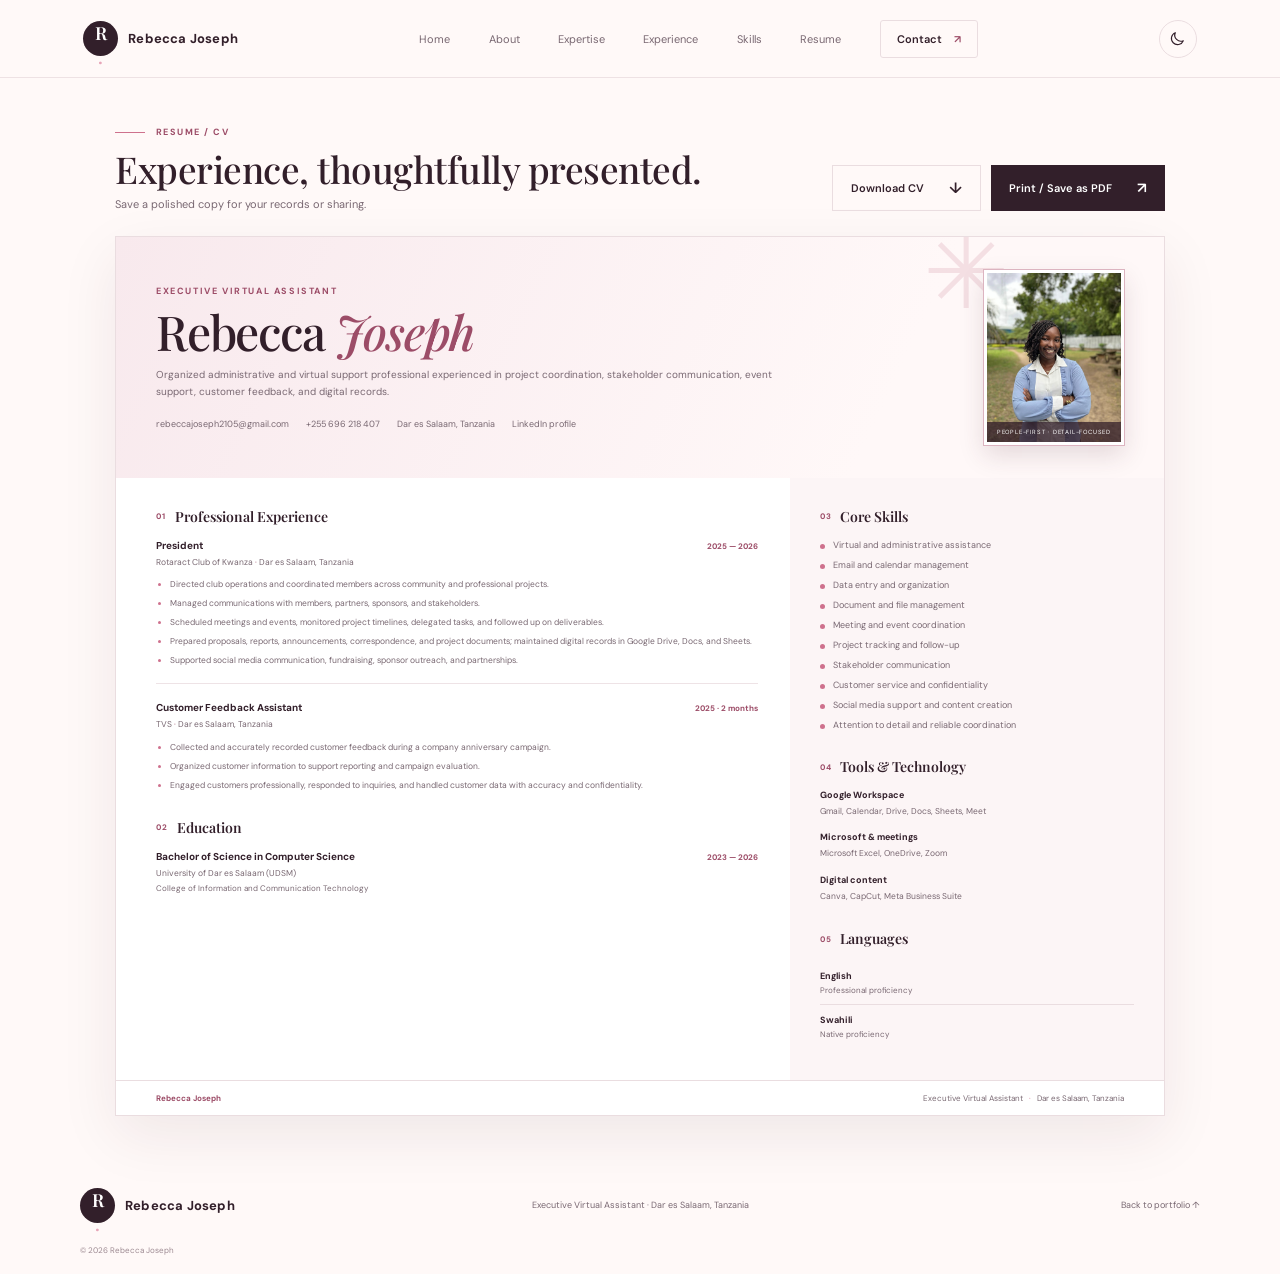
==== resume.html @ 445faec2 "Add Rebecca portfolio website" ====
<!doctype html>
<html lang="en" data-theme="light">
  <head>
    <meta charset="utf-8" />
    <meta name="viewport" content="width=device-width, initial-scale=1" />
    <meta
      name="description"
      content="Rebecca Joseph's resume: executive virtual assistance, administration, project coordination, and customer support."
    />
    <meta name="theme-color" content="#fff8f8" />
    <title>Resume | Rebecca Joseph</title>
    <script>
      try {
        document.documentElement.dataset.theme =
          localStorage.getItem("rebecca-portfolio-theme") || "light";
      } catch (error) {}
    </script>
    <link rel="stylesheet" href="style.css" />
    <script src="script.js" defer></script>
  </head>
  <body class="resume-page">
    <a class="skip-link" href="#resume">Skip to resume</a>
    <header class="site-header">
      <a class="brand" href="index.html#home" aria-label="Rebecca Joseph, home">
        <span class="brand-mark">R<span>.</span></span>
        <span class="brand-name">Rebecca Joseph</span>
      </a>
      <button
        class="menu-toggle"
        id="menuToggle"
        type="button"
        aria-expanded="false"
        aria-controls="siteNav"
        aria-label="Open navigation"
      >
        <span></span><span></span>
      </button>
      <nav class="site-nav" id="siteNav" aria-label="Main navigation">
        <a href="index.html#home">Home</a>
        <a href="index.html#about">About</a>
        <a href="index.html#expertise">Expertise</a>
        <a href="index.html#experience">Experience</a>
        <a href="index.html#skills">Skills</a>
        <a href="resume.html">Resume</a>
        <a class="nav-contact" href="index.html#contact">Contact <span>↗</span></a>
      </nav>
      <button
        class="theme-toggle"
        id="themeToggle"
        type="button"
        aria-label="Switch to dark mode"
        title="Switch color theme"
      >
        <svg class="theme-icon theme-icon-sun" viewBox="0 0 24 24" aria-hidden="true"><circle cx="12" cy="12" r="4" /><path d="M12 2v2m0 16v2M4.93 4.93l1.42 1.42m11.3 11.3 1.42 1.42M2 12h2m16 0h2M4.93 19.07l1.42-1.42m11.3-11.3 1.42-1.42" /></svg>
        <svg class="theme-icon theme-icon-moon" viewBox="0 0 24 24" aria-hidden="true"><path d="M20.2 15.1A8.6 8.6 0 0 1 8.9 3.8 8.7 8.7 0 1 0 20.2 15.1Z" /></svg>
      </button>
    </header>

    <main id="resume" class="resume-wrap">
      <div class="resume-toolbar">
        <div>
          <p class="eyebrow"><span class="eyebrow-line"></span> RESUME / CV</p>
          <h1>Experience, thoughtfully presented.</h1>
          <p>Save a polished copy for your records or sharing.</p>
        </div>
        <div class="resume-actions">
          <a
            class="button button-outline"
            href="assets/Rebecca-Joseph-CV.pdf"
            download="Rebecca-Joseph-CV.pdf"
          >
            Download CV <span>↓</span>
          </a>
          <button class="button button-dark" type="button" onclick="window.print()">
            Print / Save as PDF <span>↗</span>
          </button>
        </div>
      </div>

      <article class="cv-paper">
        <header class="cv-header">
          <div class="cv-header-copy">
            <p class="cv-overline">EXECUTIVE VIRTUAL ASSISTANT</p>
            <h2>Rebecca <em>Joseph</em></h2>
            <p class="cv-summary">
              Organized administrative and virtual support professional
              experienced in project coordination, stakeholder communication,
              event support, customer feedback, and digital records.
            </p>
            <ul class="cv-contact" aria-label="Contact details">
              <li><a href="mailto:rebeccajoseph2105@gmail.com">rebeccajoseph2105@gmail.com</a></li>
              <li><a href="tel:+255696218407">+255 696 218 407</a></li>
              <li>Dar es Salaam, Tanzania</li>
              <li><a href="https://www.linkedin.com/in/rebecca-joseph-062344360" target="_blank" rel="noopener noreferrer">LinkedIn profile</a></li>
            </ul>
          </div>
          <div class="cv-photo">
            <img src="assets/images/rebecca-joseph.jpg" alt="Rebecca Joseph" />
            <span>PEOPLE-FIRST · DETAIL-FOCUSED</span>
          </div>
          <span class="cv-header-flower" aria-hidden="true">✳</span>
        </header>

        <div class="cv-body">
          <div class="cv-main">
            <section class="cv-section">
              <h3><span>01</span> Professional Experience</h3>
              <article class="cv-entry">
                <div class="cv-entry-heading">
                  <div>
                    <h4>President</h4>
                    <p>Rotaract Club of Kwanza <span>·</span> Dar es Salaam, Tanzania</p>
                  </div>
                  <time>2025 — 2026</time>
                </div>
                <ul>
                  <li>Directed club operations and coordinated members across community and professional projects.</li>
                  <li>Managed communications with members, partners, sponsors, and stakeholders.</li>
                  <li>Scheduled meetings and events, monitored project timelines, delegated tasks, and followed up on deliverables.</li>
                  <li>Prepared proposals, reports, announcements, correspondence, and project documents; maintained digital records in Google Drive, Docs, and Sheets.</li>
                  <li>Supported social media communication, fundraising, sponsor outreach, and partnerships.</li>
                </ul>
              </article>
              <article class="cv-entry">
                <div class="cv-entry-heading">
                  <div>
                    <h4>Customer Feedback Assistant</h4>
                    <p>TVS <span>·</span> Dar es Salaam, Tanzania</p>
                  </div>
                  <time>2025 · 2 months</time>
                </div>
                <ul>
                  <li>Collected and accurately recorded customer feedback during a company anniversary campaign.</li>
                  <li>Organized customer information to support reporting and campaign evaluation.</li>
                  <li>Engaged customers professionally, responded to inquiries, and handled customer data with accuracy and confidentiality.</li>
                </ul>
              </article>
            </section>

            <section class="cv-section">
              <h3><span>02</span> Education</h3>
              <article class="cv-entry cv-education-entry">
                <div class="cv-entry-heading">
                  <div>
                    <h4>Bachelor of Science in Computer Science</h4>
                    <p>University of Dar es Salaam (UDSM)</p>
                    <p class="cv-school-detail">College of Information and Communication Technology</p>
                  </div>
                  <time>2023 — 2026</time>
                </div>
              </article>
            </section>
          </div>

          <aside class="cv-sidebar">
            <section class="cv-section">
              <h3><span>03</span> Core Skills</h3>
              <ul class="cv-skill-list">
                <li>Virtual and administrative assistance</li>
                <li>Email and calendar management</li>
                <li>Data entry and organization</li>
                <li>Document and file management</li>
                <li>Meeting and event coordination</li>
                <li>Project tracking and follow-up</li>
                <li>Stakeholder communication</li>
                <li>Customer service and confidentiality</li>
                <li>Social media support and content creation</li>
                <li>Attention to detail and reliable coordination</li>
              </ul>
            </section>

            <section class="cv-section">
              <h3><span>04</span> Tools &amp; Technology</h3>
              <div class="cv-tool-group">
                <h4>Google Workspace</h4>
                <p>Gmail, Calendar, Drive, Docs, Sheets, Meet</p>
              </div>
              <div class="cv-tool-group">
                <h4>Microsoft &amp; meetings</h4>
                <p>Microsoft Excel, OneDrive, Zoom</p>
              </div>
              <div class="cv-tool-group">
                <h4>Digital content</h4>
                <p>Canva, CapCut, Meta Business Suite</p>
              </div>
            </section>

            <section class="cv-section">
              <h3><span>05</span> Languages</h3>
              <div class="cv-language"><strong>English</strong><span>Professional proficiency</span></div>
              <div class="cv-language"><strong>Swahili</strong><span>Native proficiency</span></div>
            </section>
          </aside>
        </div>

        <footer class="cv-footer">
          <span>Rebecca Joseph</span>
          <span>Executive Virtual Assistant <i>·</i> Dar es Salaam, Tanzania</span>
        </footer>
      </article>
    </main>

    <footer class="site-footer section-wrap resume-site-footer">
      <a class="brand" href="index.html#home">
        <span class="brand-mark">R<span>.</span></span>
        <span class="brand-name">Rebecca Joseph</span>
      </a>
      <p>Executive Virtual Assistant <span>·</span> Dar es Salaam, Tanzania</p>
      <a class="back-top" href="index.html">Back to portfolio ↑</a>
      <small>© <span id="year"></span> Rebecca Joseph</small>
    </footer>
  </body>
</html>
---- style.css ----
@import url("https://fonts.googleapis.com/css2?family=DM+Sans:wght@400;500;600;700&family=Playfair+Display:ital,wght@0,500;0,600;0,700;1,500;1,600&display=swap");

:root {
  color-scheme: light;
  --paper: #fff9f8;
  --white: #ffffff;
  --ink: #321f2a;
  --muted: #796872;
  --rose: #ce718d;
  --rose-dark: #9c4c67;
  --rose-pale: #f7e5e9;
  --rose-soft: #fbf0f1;
  --line: #eadde0;
  --serif: "Playfair Display", Georgia, serif;
  --sans: "DM Sans", "Segoe UI", sans-serif;
}

* { box-sizing: border-box; }
html { scroll-behavior: smooth; scroll-padding-top: 85px; }
body {
  margin: 0;
  background: var(--paper);
  color: var(--ink);
  font-family: var(--sans);
  -webkit-font-smoothing: antialiased;
}
a { color: inherit; text-decoration: none; }
button { font: inherit; }
::selection { background: #e8b6c4; color: var(--ink); }

.skip-link {
  position: fixed;
  z-index: 20;
  top: 10px;
  left: 10px;
  padding: 10px 14px;
  transform: translateY(-150%);
  border-radius: 6px;
  background: var(--ink);
  color: var(--white);
}
.skip-link:focus { transform: translateY(0); }
.site-header {
  position: sticky;
  z-index: 10;
  top: 0;
  display: flex;
  height: 78px;
  align-items: center;
  justify-content: space-between;
  padding: 0 max(6.5vw, calc((100vw - 1200px) / 2));
  border-bottom: 1px solid rgba(234, 221, 224, 0.8);
  background: rgba(255, 249, 248, 0.92);
  backdrop-filter: blur(16px);
}
.brand { display: inline-flex; align-items: center; gap: 10px; }
.brand-mark {
  display: grid;
  width: 35px;
  height: 35px;
  place-items: center;
  border-radius: 50%;
  background: var(--ink);
  color: white;
  font: 600 18px var(--serif);
}
.brand-mark span { color: #e7a5b8; }
.brand-name { font-size: 13px; font-weight: 700; letter-spacing: 0.2px; }
.site-nav { display: flex; align-items: center; gap: clamp(20px, 3vw, 42px); }
.site-nav > a:not(.nav-contact) { color: var(--muted); font-size: 11px; transition: color .2s ease; }
.site-nav > a:hover { color: var(--rose-dark); }
.nav-contact {
  padding: 11px 16px;
  border: 1px solid var(--line);
  border-radius: 3px;
  font-size: 11px;
  font-weight: 600;
  transition: background .2s ease, border-color .2s ease;
}
.nav-contact span { margin-left: 9px; color: var(--rose-dark); }
.nav-contact:hover { border-color: #d7a4b2; background: var(--rose-soft); }
.menu-toggle { display: none; }

.section-wrap { width: min(1120px, calc(100% - 64px)); margin-inline: auto; }
.section-pad { padding-block: 112px; }
.hero {
  position: relative;
  display: grid;
  min-height: 640px;
  grid-template-columns: 1.06fr .94fr;
  align-items: center;
  gap: 6.5%;
  padding-top: 47px;
  padding-bottom: 85px;
}
.hero-copy { position: relative; z-index: 1; padding-bottom: 22px; }
.eyebrow, .section-label {
  display: flex;
  align-items: center;
  gap: 11px;
  color: var(--rose-dark);
  font-size: 9px;
  font-weight: 700;
  letter-spacing: 1.45px;
}
.eyebrow { margin: 0 0 23px; }
.eyebrow-line { width: 30px; height: 1px; background: var(--rose); }
h1, h2, h3, p { margin-top: 0; }
.hero h1 {
  margin-bottom: 20px;
  font: 500 clamp(43px, 6vw, 70px)/1.08 var(--serif);
  letter-spacing: -1.7px;
}
.hero h1 span { color: var(--rose-dark); font-style: italic; }
.hero-intro {
  max-width: 470px;
  margin-bottom: 28px;
  color: var(--muted);
  font-size: 13px;
  line-height: 1.9;
}
.hero-intro strong { color: var(--ink); }
.hero-actions { display: flex; align-items: center; gap: 25px; flex-wrap: wrap; }
.button {
  display: inline-flex;
  min-height: 46px;
  align-items: center;
  justify-content: center;
  gap: 25px;
  padding: 0 18px;
  font-size: 11px;
  font-weight: 600;
  transition: transform .2s ease, background .2s ease;
}
.button:hover { transform: translateY(-2px); }
.button-dark { background: var(--ink); color: white; }
.button-dark:hover { background: var(--rose-dark); }
.button span { font-size: 15px; }
.text-link, .underlined-link { font-size: 11px; font-weight: 600; }
.text-link span { padding-left: 8px; color: var(--rose-dark); }
.hero-note {
  display: flex;
  align-items: center;
  gap: 10px;
  margin-top: 43px;
  color: var(--muted);
  font-size: 10px;
}
.note-icon { color: var(--rose); font-size: 18px; }
.hero-visual { position: relative; width: min(100%, 430px); justify-self: end; padding: 15px 25px 20px 0; }
.portrait-frame {
  position: relative;
  z-index: 1;
  height: min(500px, 42vw);
  min-height: 370px;
  overflow: hidden;
  background: #f0d7dc;
}
.portrait-frame::before {
  position: absolute;
  z-index: 1;
  inset: auto 0 0;
  height: 32%;
  background: linear-gradient(transparent, rgba(33, 18, 24, .45));
  content: "";
}
.portrait-frame img { width: 100%; height: 100%; object-fit: cover; object-position: center 26%; }
.portrait-caption {
  position: absolute;
  z-index: 2;
  bottom: 20px;
  left: 22px;
  color: white;
  font-size: 10px;
  letter-spacing: .3px;
}
.floating-note {
  position: absolute;
  z-index: 2;
  right: -17px;
  bottom: 60px;
  display: flex;
  align-items: center;
  gap: 12px;
  padding: 15px 18px;
  background: white;
  box-shadow: 0 12px 35px rgba(67, 33, 47, .12);
}
.floating-icon { display: grid; width: 32px; height: 32px; place-items: center; border-radius: 50%; background: var(--rose-soft); color: var(--rose-dark); }
.floating-note strong, .floating-note small { display: block; }
.floating-note strong { font: 600 13px var(--serif); }
.floating-note small { margin-top: 3px; color: var(--muted); font-size: 9px; }
.visual-ornament { position: absolute; border: 1px solid #e2b9c3; }
.visual-ornament-one { inset: 0 0 0 30px; transform: translate(10px, 0); }
.visual-ornament-two { z-index: 0; top: -25px; right: 0; width: 95px; height: 95px; border-radius: 50%; background: var(--rose-pale); opacity: .8; }
.scroll-cue {
  position: absolute;
  bottom: 28px;
  left: 0;
  display: flex;
  align-items: center;
  gap: 12px;
  color: #9b858e;
  font-size: 8px;
  font-weight: 700;
  letter-spacing: 1.25px;
}
.scroll-cue span { width: 35px; height: 1px; background: var(--rose); }

.intro-section { padding-top: 120px; padding-bottom: 102px; border-top: 1px solid var(--line); }
.section-label { color: var(--muted); }
.section-label span { color: var(--rose-dark); }
.intro-content { display: grid; grid-template-columns: 1fr .76fr; gap: 8%; padding: 38px 0 55px; }
.intro-content h2, .section-heading h2, .experience-heading h2, .skills-heading h2, .contact-inner h2 {
  margin-bottom: 0;
  font: 500 clamp(34px, 4vw, 48px)/1.16 var(--serif);
  letter-spacing: -.7px;
}
.intro-content h2 em, .section-heading h2 em, .experience-heading h2 em, .skills-heading h2 em, .contact-inner h2 em { color: var(--rose-dark); }
.intro-text p { margin-bottom: 16px; color: var(--muted); font-size: 12px; line-height: 1.9; }
.underlined-link { display: inline-flex; gap: 13px; margin-top: 6px; padding-bottom: 7px; border-bottom: 1px solid #d59bab; }
.underlined-link span { color: var(--rose-dark); }
.values-row { display: grid; grid-template-columns: repeat(3, 1fr); border-top: 1px solid var(--line); border-bottom: 1px solid var(--line); }
.values-row > div { display: flex; align-items: center; gap: 13px; min-height: 70px; padding-inline: 16px; }
.values-row > div:first-child { padding-left: 0; }
.values-row > div + div { border-left: 1px solid var(--line); }
.value-number { color: var(--rose-dark); font: italic 15px var(--serif); }
.values-row strong { font-size: 10px; font-weight: 600; }

.expertise-section { background: #f9eff0; }
.section-heading { display: grid; grid-template-columns: 1fr 1fr; align-items: end; gap: 20px 8%; margin-bottom: 44px; }
.section-heading .section-label { grid-column: 1/-1; }
.section-heading > p { max-width: 280px; margin: 0 0 5px; color: var(--muted); font-size: 11px; line-height: 1.8; }
.service-grid { display: grid; grid-template-columns: repeat(3, 1fr); gap: 17px; }
.service-card { position: relative; min-height: 275px; padding: 25px 23px; border: 1px solid #eddde1; background: rgba(255,255,255,.7); transition: transform .25s ease, box-shadow .25s ease, background .25s ease; }
.service-card:hover { transform: translateY(-5px); background: white; box-shadow: 0 17px 35px rgba(70, 38, 51, .08); }
.service-number { color: #9b7d88; font-size: 8px; font-weight: 700; letter-spacing: 1.05px; }
.service-icon { display: grid; width: 43px; height: 43px; place-items: center; margin: 24px 0 18px; border-radius: 50%; background: var(--rose-pale); color: var(--rose-dark); }
.service-icon svg { width: 23px; height: 23px; stroke: currentColor; stroke-width: 1.45; stroke-linecap: round; stroke-linejoin: round; }
.service-card h3 { margin-bottom: 9px; font: 600 18px var(--serif); }
.service-card p { max-width: 290px; margin-bottom: 0; color: var(--muted); font-size: 10px; line-height: 1.8; }
.service-arrow { position: absolute; right: 22px; bottom: 19px; color: var(--rose-dark); font-size: 15px; }

.experience-section { padding-top: 115px; padding-bottom: 120px; }
.experience-layout { display: grid; grid-template-columns: .75fr 1.25fr; gap: 9%; margin-top: 43px; }
.experience-heading h2 { font-size: clamp(34px, 3.8vw, 46px); }
.experience-heading p { max-width: 290px; margin-top: 17px; color: var(--muted); font-size: 11px; line-height: 1.85; }
.timeline { border-top: 1px solid var(--line); }
.timeline-item { display: grid; grid-template-columns: 125px 1fr; gap: 22px; padding: 24px 0 26px; border-bottom: 1px solid var(--line); }
.timeline-date { color: var(--rose-dark); font-size: 10px; font-weight: 700; white-space: nowrap; }
.timeline-date span { display: block; margin-top: 7px; color: #9b858e; font-size: 8px; letter-spacing: .8px; }
.timeline-content h3 { margin-bottom: 5px; font: 600 19px var(--serif); }
.timeline-org { margin-bottom: 13px; color: var(--muted); font-size: 10px; }
.timeline-org span { padding-inline: 4px; color: var(--rose); }
.timeline-content ul { display: grid; gap: 7px; margin: 0; padding-left: 15px; color: var(--muted); font-size: 10px; line-height: 1.7; }
.timeline-content li::marker { color: var(--rose); }

.skills-section { background: #f5e7ea; }
.skills-layout { display: grid; grid-template-columns: .78fr 1.22fr; gap: 9%; }
.skills-heading h2 { margin-top: 29px; font-size: clamp(34px, 3.8vw, 46px); }
.skills-heading > p { max-width: 290px; margin-top: 18px; color: var(--muted); font-size: 11px; line-height: 1.85; }
.skills-content { border-top: 1px solid #e5cfd5; }
.skill-group { padding: 18px 0 20px; border-bottom: 1px solid #e5cfd5; }
.skill-group h3 { margin-bottom: 12px; color: var(--ink); font-size: 10px; font-weight: 700; }
.skill-tags { display: flex; flex-wrap: wrap; gap: 7px; }
.skill-tags span { padding: 8px 10px; border: 1px solid #e1cbd2; background: rgba(255,255,255,.45); color: #68535d; font-size: 9px; }
.language-row { display: grid; grid-template-columns: 94px 1fr; gap: 15px; padding-top: 20px; }
.language-row > span { font-size: 10px; font-weight: 700; }
.language-row p { margin: 0; color: var(--muted); font-size: 10px; line-height: 1.8; }
.language-row strong { color: var(--ink); }
.language-separator { padding-inline: 5px; color: #b8939f; }

.education-section { padding-top: 62px; padding-bottom: 62px; }
.education-card { padding: 28px 32px 32px; border: 1px solid var(--line); background: var(--white); }
.education-content { display: flex; align-items: center; justify-content: space-between; gap: 20px; padding-top: 23px; }
.education-degree { margin-bottom: 7px; color: var(--rose-dark); font-size: 9px; font-weight: 700; letter-spacing: .7px; text-transform: uppercase; }
.education-content h2 { margin-bottom: 5px; font: 600 22px var(--serif); }
.education-college { margin-bottom: 0; color: var(--muted); font-size: 10px; }
.education-years { align-self: flex-start; color: var(--muted); font-size: 10px; white-space: nowrap; }

.contact-section { overflow: hidden; background: var(--ink); color: white; }
.contact-inner { position: relative; text-align: center; }
.contact-inner .section-label { justify-content: center; color: #d7bfc7; }
.contact-inner .section-label span { color: #edafc1; }
.contact-inner h2 { margin: 27px 0 16px; font-size: clamp(42px, 6vw, 63px); }
.contact-inner h2 em { color: #e7a5b8; }
.contact-inner > p { max-width: 420px; margin: 0 auto 25px; color: #d3c4ca; font-size: 11px; line-height: 1.8; }
.button-light { background: #f3dbe2; color: var(--ink); }
.button-light:hover { background: white; }
.contact-links { display: flex; justify-content: center; flex-wrap: wrap; gap: 13px 28px; margin-top: 38px; color: #dfcfd5; font-size: 10px; }
.contact-links a { transition: color .2s ease; }
.contact-links a:hover { color: white; }
.contact-links a span { color: #e7a5b8; }
.contact-flower { position: absolute; top: 3px; right: 8%; color: #d69aab; font-size: 57px; opacity: .4; }

.site-footer { display: grid; grid-template-columns: 1fr auto 1fr; align-items: center; gap: 20px; min-height: 88px; }
.site-footer > p { margin: 0; color: var(--muted); font-size: 9px; }
.back-top { justify-self: end; color: var(--muted); font-size: 9px; }
.site-footer small { grid-column: 1/-1; padding: 0 0 18px; color: #9c8991; font-size: 8px; }

.reveal { opacity: 0; transform: translateY(18px); transition: opacity .65s ease, transform .65s ease; }
.reveal.is-visible { opacity: 1; transform: translateY(0); }
.service-card:nth-child(2) { transition-delay: .08s; }
.service-card:nth-child(3) { transition-delay: .16s; }

@media (max-width: 850px) {
  .site-header { padding-inline: 28px; }
  .section-wrap { width: min(100% - 48px, 680px); }
  .hero { min-height: 560px; gap: 4%; }
  .hero h1 { font-size: clamp(42px, 7vw, 58px); }
  .portrait-frame { min-height: 350px; }
  .floating-note { right: -8px; }
  .intro-content { gap: 5%; }
  .values-row > div { gap: 8px; padding-inline: 10px; }
  .values-row strong { font-size: 9px; }
  .service-card { padding-inline: 18px; }
  .experience-layout, .skills-layout { gap: 5%; }
}
@media (min-width: 641px) and (max-width: 920px) {
  .site-header { gap: 10px; padding-inline: 20px; }
  .brand { gap: 7px; }
  .brand-name { font-size: 11px; }
  .site-nav { gap: 11px; }
  .site-nav > a:not(.nav-contact) { font-size: 10px; }
  .nav-contact { padding: 9px 10px; font-size: 10px; }
  .nav-contact span { margin-left: 4px; }
  .theme-toggle { width: 34px; height: 34px; }
}
@media (max-width: 640px) {
  html { scroll-padding-top: 72px; }
  .site-header { height: 68px; padding-inline: 21px; }
  .brand-name { font-size: 12px; }
  .menu-toggle {
    display: grid;
    width: 40px;
    height: 40px;
    place-content: center;
    gap: 5px;
    border: 1px solid var(--line);
    background: transparent;
  }
  .menu-toggle span { display: block; width: 17px; height: 1px; background: var(--ink); transition: transform .2s ease; }
  .menu-toggle[aria-expanded="true"] span:first-child { transform: translateY(3px) rotate(45deg); }
  .menu-toggle[aria-expanded="true"] span:last-child { transform: translateY(-3px) rotate(-45deg); }
  .site-nav {
    position: absolute;
    top: 67px;
    right: 0;
    left: 0;
    display: none;
    align-items: stretch;
    flex-direction: column;
    gap: 0;
    padding: 8px 21px 18px;
    border-bottom: 1px solid var(--line);
    background: var(--paper);
  }
  .site-nav.is-open { display: flex; }
  .site-nav > a:not(.nav-contact) { padding: 13px 0; border-bottom: 1px solid var(--line); }
  .nav-contact { align-self: flex-start; margin-top: 12px; }
  .section-wrap { width: calc(100% - 42px); }
  .section-pad { padding-block: 78px; }
  .hero { min-height: auto; grid-template-columns: 1fr; gap: 25px; padding-top: 51px; padding-bottom: 75px; }
  .hero-copy { padding-bottom: 0; }
  .hero h1 { font-size: clamp(46px, 11vw, 62px); }
  .hero-intro { max-width: 450px; font-size: 12px; }
  .hero-note { margin-top: 25px; }
  .hero-visual { width: min(90%, 390px); justify-self: center; padding: 11px 18px 13px 0; }
  .portrait-frame { height: min(110vw, 460px); min-height: 350px; }
  .floating-note { right: -9px; bottom: 43px; padding: 12px 14px; }
  .visual-ornament-one { left: 20px; }
  .scroll-cue { bottom: 25px; }
  .intro-section { padding-top: 76px; padding-bottom: 72px; }
  .intro-content { grid-template-columns: 1fr; gap: 21px; padding: 28px 0 35px; }
  .intro-content h2, .section-heading h2, .experience-heading h2, .skills-heading h2 { font-size: 37px; }
  .intro-text p { font-size: 11px; }
  .values-row { grid-template-columns: 1fr; }
  .values-row > div, .values-row > div:first-child { min-height: 53px; padding-inline: 0; }
  .values-row > div + div { border-top: 1px solid var(--line); border-left: 0; }
  .values-row strong { font-size: 10px; }
  .section-heading { grid-template-columns: 1fr; gap: 20px; margin-bottom: 29px; }
  .section-heading .section-label { grid-column: auto; }
  .section-heading > p { margin: 0; }
  .service-grid { grid-template-columns: 1fr; gap: 11px; }
  .service-card { min-height: 236px; padding: 22px; }
  .service-icon { margin: 18px 0 14px; }
  .service-card p { font-size: 10px; }
  .experience-layout, .skills-layout { grid-template-columns: 1fr; gap: 29px; margin-top: 29px; }
  .experience-heading p, .skills-heading > p { max-width: 400px; }
  .timeline-item { grid-template-columns: 92px 1fr; gap: 12px; padding-block: 21px; }
  .timeline-date { font-size: 9px; }
  .timeline-content h3 { font-size: 17px; }
  .timeline-content ul { font-size: 9px; }
  .skills-layout { margin-top: 0; }
  .skills-heading h2 { margin-top: 23px; }
  .language-row { grid-template-columns: 1fr; gap: 7px; }
  .education-section { padding-block: 42px; }
  .education-card { padding: 23px 20px; }
  .education-content { align-items: flex-start; flex-direction: column; gap: 12px; }
  .education-content h2 { font-size: 20px; }
  .contact-inner h2 { font-size: 47px; }
  .contact-flower { top: -37px; right: 0; font-size: 40px; }
  .contact-links { align-items: center; flex-direction: column; gap: 14px; margin-top: 29px; }
  .site-footer { grid-template-columns: 1fr auto; min-height: 105px; gap: 9px; padding-top: 17px; }
  .site-footer > p { grid-column: 1/-1; grid-row: 2; }
  .site-footer small { grid-column: 1; grid-row: 3; padding-bottom: 15px; }
  .back-top { grid-column: 2; grid-row: 1; }
}
@media (prefers-reduced-motion: reduce) {
  *, *::before, *::after { scroll-behavior: auto !important; animation-duration: .01ms !important; animation-iteration-count: 1 !important; transition-duration: .01ms !important; }
  .reveal { opacity: 1; transform: none; }
}

.theme-toggle {
  display: grid;
  width: 38px;
  height: 38px;
  flex: 0 0 auto;
  place-items: center;
  border: 1px solid var(--line);
  border-radius: 50%;
  background: transparent;
  color: var(--ink);
  cursor: pointer;
  transition: background .2s ease, border-color .2s ease, transform .2s ease;
}
.theme-toggle:hover { transform: rotate(-8deg); border-color: var(--rose); background: var(--rose-soft); }
.theme-icon { width: 17px; height: 17px; fill: none; stroke: currentColor; stroke-width: 1.6; stroke-linecap: round; stroke-linejoin: round; }
.theme-icon-sun { display: none; }
html[data-theme="dark"] .theme-icon-sun { display: block; }
html[data-theme="dark"] .theme-icon-moon { display: none; }
.hero-resume-link { display: inline-flex; gap: 9px; margin-top: 20px; color: var(--rose-dark); font-size: 10px; font-weight: 700; }
.hero-resume-link span { transition: transform .2s ease; }
.hero-resume-link:hover span { transform: translate(2px, -2px); }
.footer-home { justify-self: end; color: var(--muted); font-size: 9px; }
.site-footer small { grid-column: 1 / -1; }

html[data-theme="dark"] {
  color-scheme: dark;
  --paper: #211b21;
  --white: #2b232a;
  --ink: #f7edf1;
  --muted: #c4b2bc;
  --rose: #e6a1b5;
  --rose-dark: #f0aec1;
  --rose-pale: #45303a;
  --rose-soft: #33262e;
  --line: #4a3a43;
}
html[data-theme="dark"] body { background: var(--paper); color: var(--ink); }
html[data-theme="dark"] .site-header { border-color: var(--line); background: rgba(33, 27, 33, .94); }
html[data-theme="dark"] .brand-mark { background: #e8a9bc; color: #281c23; }
html[data-theme="dark"] .nav-contact:hover,
html[data-theme="dark"] .theme-toggle:hover { background: var(--rose-soft); }
html[data-theme="dark"] .hero h1 span,
html[data-theme="dark"] .intro-content h2 em,
html[data-theme="dark"] .section-heading h2 em,
html[data-theme="dark"] .experience-heading h2 em,
html[data-theme="dark"] .skills-heading h2 em { color: #f0aec1; }
html[data-theme="dark"] .button-dark {
  background: #e6a1b5;
  color: #281c23;
}
html[data-theme="dark"] .button-dark:hover {
  background: #f0bfd0;
  color: #281c23;
}
html[data-theme="dark"] .button-light {
  background: #f3dbe2;
  color: #321f2a;
}
html[data-theme="dark"] .button-light:hover {
  background: #fff;
  color: #321f2a;
}
html[data-theme="dark"] .hero-intro strong { color: var(--ink); }
html[data-theme="dark"] .floating-note { background: #30272f; box-shadow: 0 12px 35px rgba(0, 0, 0, .28); }
html[data-theme="dark"] .visual-ornament { border-color: #76505f; }
html[data-theme="dark"] .visual-ornament-two { background: var(--rose-pale); }
html[data-theme="dark"] .intro-section { border-color: var(--line); }
html[data-theme="dark"] .expertise-section { background: #2a2229; }
html[data-theme="dark"] .service-card { border-color: var(--line); background: #30272f; }
html[data-theme="dark"] .service-card:hover { background: #382d36; box-shadow: 0 17px 35px rgba(0, 0, 0, .2); }
html[data-theme="dark"] .service-number,
html[data-theme="dark"] .timeline-date span { color: #c7a8b5; }
html[data-theme="dark"] .experience-section .timeline,
html[data-theme="dark"] .timeline-item { border-color: var(--line); }
html[data-theme="dark"] .skills-section { background: #382a33; }
html[data-theme="dark"] .skills-content,
html[data-theme="dark"] .skill-group { border-color: #58434e; }
html[data-theme="dark"] .skill-tags span { border-color: #624a57; background: rgba(22, 17, 22, .25); color: #eadce2; }
html[data-theme="dark"] .education-card { border-color: var(--line); background: #2b232a; }
html[data-theme="dark"] .contact-section { background: #171319; color: #fff; }
html[data-theme="dark"] .contact-inner .section-label { color: #d7bfc7; }
html[data-theme="dark"] .contact-inner h2 em { color: #e7a5b8; }
html[data-theme="dark"] .site-footer small { color: #b7a4ae; }
html[data-theme="dark"] .site-nav { background: #211b21; }
html[data-theme="dark"] .cv-paper { border-color: var(--line); }
html[data-theme="dark"] .cv-header { background: linear-gradient(120deg, #3a2a34, #2b232a); }
html[data-theme="dark"] .cv-sidebar { background: #30262e; }
html[data-theme="dark"] .cv-entry,
html[data-theme="dark"] .cv-section + .cv-section { border-color: var(--line); }
html[data-theme="dark"] .cv-footer { border-color: var(--line); }

.resume-page { min-height: 100vh; }
.resume-wrap { width: min(1050px, calc(100% - 48px)); margin: 0 auto; padding: 48px 0 70px; }
.resume-toolbar { display: flex; align-items: flex-end; justify-content: space-between; gap: 24px; margin-bottom: 25px; }
.resume-toolbar .eyebrow { margin-bottom: 10px; }
.resume-toolbar h1 { margin-bottom: 6px; font: 500 clamp(26px, 4vw, 37px)/1.15 var(--serif); letter-spacing: -.5px; }
.resume-toolbar > div > p:last-child { margin: 0; color: var(--muted); font-size: 11px; }
.resume-toolbar .button { border: 0; cursor: pointer; white-space: nowrap; }
.resume-actions { display: flex; flex-wrap: wrap; gap: 10px; }
.resume-toolbar .button-outline { border: 1px solid var(--line); background: transparent; color: var(--ink); }
.resume-toolbar .button-outline:hover { border-color: var(--rose); background: var(--rose-soft); }
.cv-paper { overflow: hidden; border: 1px solid var(--line); background: var(--white); box-shadow: 0 20px 55px rgba(58, 31, 44, .08); }
.cv-header { position: relative; display: grid; grid-template-columns: minmax(0, 1fr) 155px; align-items: center; gap: 32px; min-height: 230px; padding: 33px 40px; background: linear-gradient(115deg, #f8e9ed, #fff8f8 73%); }
.cv-header-copy { position: relative; z-index: 1; }
.cv-overline { margin-bottom: 10px; color: var(--rose-dark); font-size: 9px; font-weight: 700; letter-spacing: 1.6px; }
.cv-header h2 { margin: 0 0 11px; font: 500 clamp(34px, 5vw, 48px)/1 var(--serif); letter-spacing: -1.2px; }
.cv-header h2 em { color: var(--rose-dark); font-weight: 500; }
.cv-summary { max-width: 620px; margin-bottom: 17px; color: var(--muted); font-size: 10px; line-height: 1.75; }
.cv-contact { display: flex; flex-wrap: wrap; gap: 7px 17px; margin: 0; padding: 0; list-style: none; color: var(--muted); font-size: 9px; }
.cv-contact a:hover { color: var(--rose-dark); }
.cv-photo { position: relative; z-index: 1; width: 140px; aspect-ratio: 4 / 5; justify-self: end; overflow: hidden; border: 3px solid var(--white); outline: 1px solid #dcb4c0; background: var(--rose-pale); box-shadow: 0 10px 24px rgba(77, 42, 57, .15); }
.cv-photo img { display: block; width: 100%; height: 100%; object-fit: cover; object-position: center 26%; }
.cv-photo span { position: absolute; right: 0; bottom: 0; left: 0; padding: 6px 3px; background: rgba(48, 29, 39, .75); color: white; font-size: 6px; text-align: center; letter-spacing: .8px; }
.cv-header-flower { position: absolute; top: -31px; right: 155px; color: #dba7b6; font-size: 103px; opacity: .3; }
.cv-body { display: grid; grid-template-columns: minmax(0, 1.35fr) minmax(235px, .75fr); }
.cv-main { padding: 29px 32px 32px 40px; }
.cv-sidebar { padding: 29px 30px 32px; background: #fcf5f6; }
.cv-section { margin: 0 0 25px; break-inside: avoid; }
.cv-section:last-child { margin-bottom: 0; }
.cv-section > h3 { display: flex; align-items: center; gap: 9px; margin: 0 0 13px; font: 600 14px var(--serif); }
.cv-section > h3 > span { color: var(--rose-dark); font: 700 8px var(--sans); letter-spacing: .8px; }
.cv-entry { margin-bottom: 17px; padding-bottom: 15px; border-bottom: 1px solid #eee3e6; break-inside: avoid; }
.cv-entry:last-child { margin-bottom: 0; padding-bottom: 0; border-bottom: 0; }
.cv-entry-heading { display: flex; justify-content: space-between; align-items: flex-start; gap: 12px; }
.cv-entry-heading h4 { margin: 0 0 4px; font-size: 10px; font-weight: 700; }
.cv-entry-heading p { margin: 0; color: var(--muted); font-size: 8.5px; line-height: 1.6; }
.cv-entry-heading p span { color: var(--rose-dark); }
.cv-entry-heading time { flex: 0 0 auto; padding-top: 2px; color: var(--rose-dark); font-size: 8px; font-weight: 700; }
.cv-entry ul { display: grid; gap: 5px; margin: 9px 0 0; padding-left: 14px; color: var(--muted); font-size: 8.5px; line-height: 1.65; }
.cv-entry li::marker { color: var(--rose); }
.cv-school-detail { margin-top: 2px !important; font-size: 8px !important; }
.cv-skill-list { display: grid; gap: 7px; margin: 0; padding: 0; list-style: none; color: var(--muted); font-size: 9px; line-height: 1.45; }
.cv-skill-list li { position: relative; padding-left: 13px; }
.cv-skill-list li::before { position: absolute; top: .58em; left: 0; width: 5px; height: 5px; border-radius: 50%; background: var(--rose); content: ""; }
.cv-tool-group { margin: 0 0 12px; }
.cv-tool-group:last-child { margin-bottom: 0; }
.cv-tool-group h4 { margin: 0 0 4px; font-size: 9px; }
.cv-tool-group p { margin: 0; color: var(--muted); font-size: 8.5px; line-height: 1.7; }
.cv-language { display: grid; gap: 3px; padding: 9px 0; border-bottom: 1px solid var(--line); }
.cv-language:last-child { border-bottom: 0; }
.cv-language strong { font-size: 9px; }
.cv-language span { color: var(--muted); font-size: 8px; }
.cv-footer { display: flex; justify-content: space-between; gap: 12px; padding: 12px 40px; border-top: 1px solid var(--line); color: var(--muted); font-size: 8px; }
.cv-footer > span:first-child { color: var(--rose-dark); font-weight: 700; }
.cv-footer i { padding: 0 4px; color: var(--rose); font-style: normal; }
.resume-site-footer { margin-bottom: 0; }

@media (max-width: 850px) {
  .site-header { gap: 12px; }
  .site-nav { gap: 17px; }
  .resume-wrap { width: min(100% - 36px, 740px); }
  .cv-header { padding-inline: 28px; }
  .cv-main { padding-left: 28px; }
  .cv-sidebar { padding-right: 23px; padding-left: 23px; }
}
@media (max-width: 640px) {
  .site-header { display: grid; grid-template-columns: minmax(0, 1fr) auto auto; column-gap: 10px; }
  .menu-toggle { grid-column: 3; grid-row: 1; }
  .theme-toggle { grid-column: 2; grid-row: 1; width: 36px; height: 36px; }
  .site-nav { grid-column: 1 / -1; grid-row: 2; }
  .hero { display: flex; flex-direction: column; align-items: stretch; }
  .hero-visual { order: -1; width: min(100%, 430px); margin: 0 auto 6px; }
  .hero-copy { order: 0; }
  .scroll-cue { order: 1; }
  .portrait-frame { height: min(112vw, 500px); min-height: 340px; }
  .hero h1 { font-size: clamp(42px, 10.4vw, 58px); }
  .hero-note { margin-top: 20px; }
  .hero-resume-link { margin-top: 16px; }
  .footer-home { grid-column: 2; grid-row: 2; }
  .site-footer small { grid-column: 1; grid-row: 3; }
  .back-top { grid-column: 2; grid-row: 3; }
  .resume-wrap { width: calc(100% - 28px); padding-top: 30px; }
  .resume-toolbar { align-items: flex-start; flex-direction: column; gap: 17px; }
  .resume-actions { width: 100%; }
  .resume-actions .button { flex: 1 1 150px; }
  .resume-toolbar h1 { font-size: 29px; }
  .cv-header { grid-template-columns: minmax(0, 1fr) 94px; gap: 13px; padding: 23px 18px; }
  .cv-header h2 { font-size: 31px; }
  .cv-overline { font-size: 7px; letter-spacing: 1px; }
  .cv-summary { font-size: 9px; }
  .cv-contact { display: grid; gap: 6px; font-size: 8px; }
  .cv-photo { width: 88px; }
  .cv-photo span { font-size: 5px; }
  .cv-header-flower { right: 64px; font-size: 80px; }
  .cv-body { grid-template-columns: 1fr; }
  .cv-main { padding: 23px 20px; }
  .cv-sidebar { padding: 23px 20px; }
  .cv-entry-heading { gap: 7px; }
  .cv-entry-heading time { font-size: 7px; }
  .cv-entry ul { font-size: 8.5px; }
  .cv-footer { flex-direction: column; padding-inline: 20px; }
}
@page { size: A4; margin: 11mm; }
@media print {
  :root {
    color-scheme: light;
    --paper: #fff;
    --white: #fff;
    --ink: #321f2a;
    --muted: #5e5159;
    --rose-dark: #9c4c67;
    --rose-pale: #f7e5e9;
    --rose-soft: #fbf0f1;
    --line: #eadde0;
  }
  html, body, html[data-theme="dark"] body { background: #fff !important; color: #321f2a !important; }
  .site-header, .resume-toolbar, .resume-site-footer, .skip-link { display: none !important; }
  .resume-wrap { width: 100%; margin: 0; padding: 0; }
  .cv-paper { overflow: visible; border: 0; box-shadow: none; }
  .cv-header { min-height: 0; padding: 18px 22px; background: #f8e9ed !important; print-color-adjust: exact; -webkit-print-color-adjust: exact; }
  .cv-header h2 { font-size: 32px; }
  .cv-photo { width: 105px; }
  .cv-header-flower { font-size: 72px; }
  .cv-body { grid-template-columns: minmax(0, 1.35fr) minmax(205px, .75fr); }
  .cv-main { padding: 20px 21px 20px 22px; }
  .cv-sidebar { padding: 20px; background: #fcf5f6 !important; print-color-adjust: exact; -webkit-print-color-adjust: exact; }
  .cv-section { margin-bottom: 15px; }
  .cv-entry { margin-bottom: 11px; padding-bottom: 10px; }
  .cv-entry ul { gap: 3px; margin-top: 6px; font-size: 8px; line-height: 1.5; }
  .cv-skill-list { gap: 5px; font-size: 8px; }
  .cv-tool-group { margin-bottom: 8px; }
  .cv-footer { padding: 9px 22px; }
  .cv-sidebar, .cv-header, .cv-section, .cv-entry { break-inside: avoid; }
  a { color: inherit; text-decoration: none; }
}
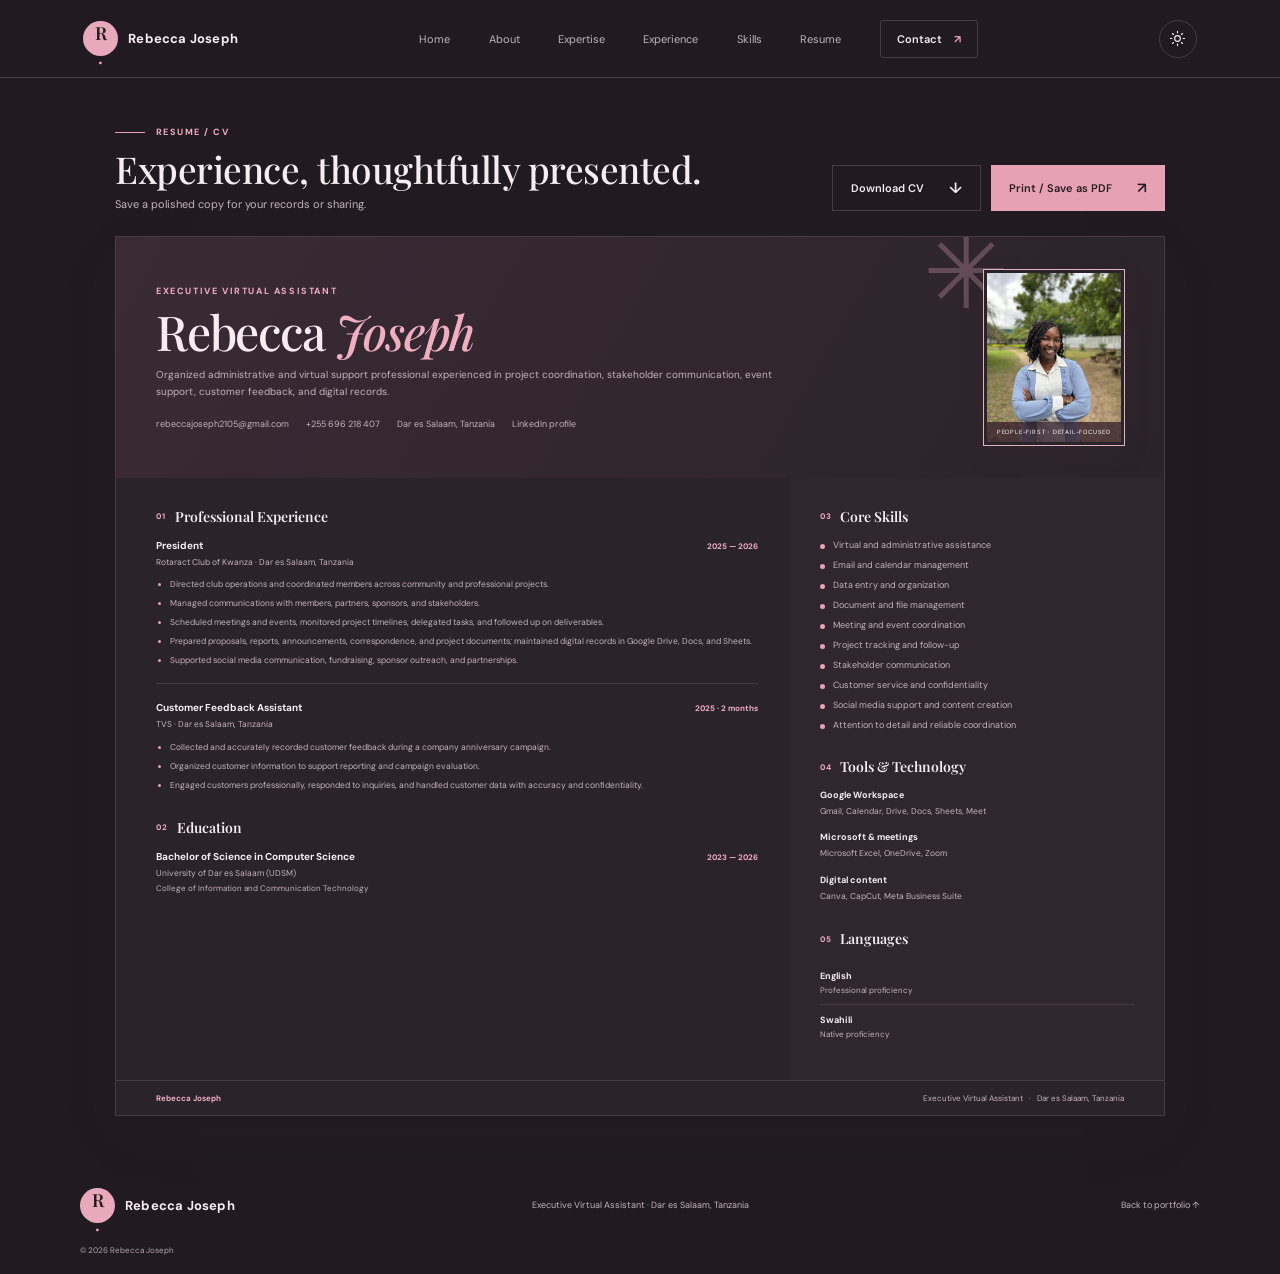
==== commit e198b577: "Update theme to dark mode for index and resume pages" ====
--- a/resume.html
+++ b/resume.html
@@ -1,5 +1,5 @@
 <!doctype html>
-<html lang="en" data-theme="light">
+<html lang="en" data-theme="dark">
   <head>
     <meta charset="utf-8" />
     <meta name="viewport" content="width=device-width, initial-scale=1" />
@@ -12,7 +12,7 @@
     <script>
       try {
         document.documentElement.dataset.theme =
-          localStorage.getItem("rebecca-portfolio-theme") || "light";
+          localStorage.getItem("rebecca-portfolio-theme") || "dark";
       } catch (error) {}
     </script>
     <link rel="stylesheet" href="style.css" />
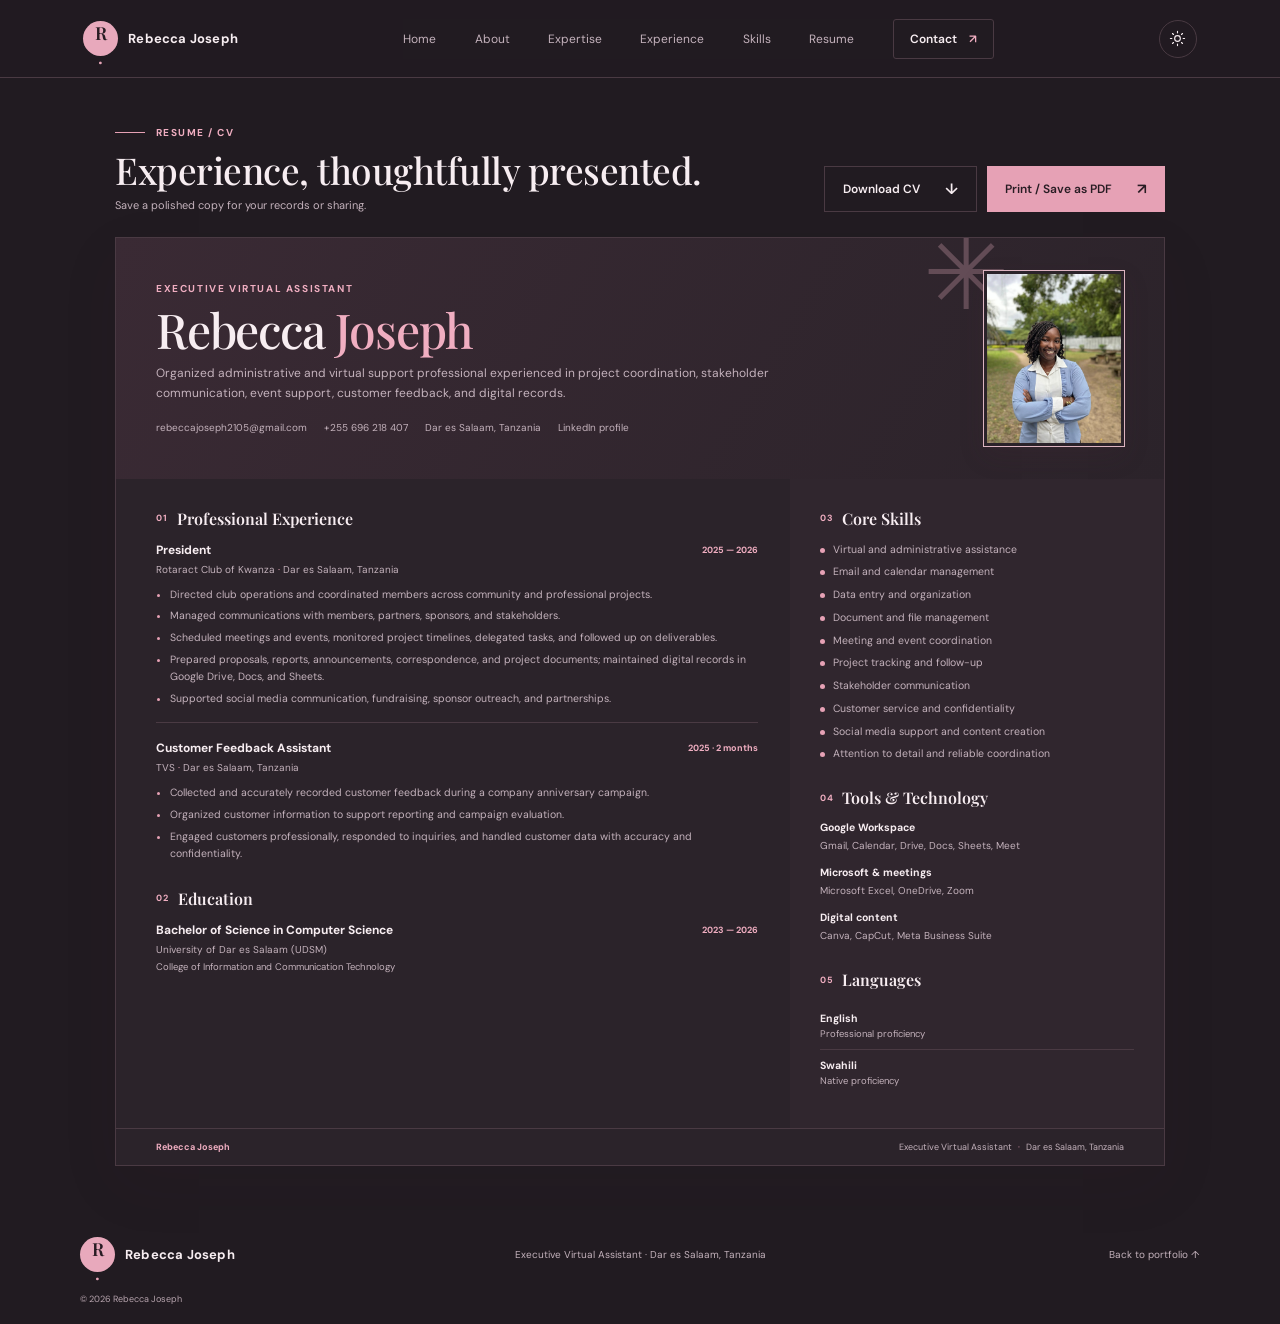
==== commit 094f0165: "Add favicon and update homepage content - Added a new favicon image for the site. - Updated the home" ====
--- a/resume.html
+++ b/resume.html
@@ -9,6 +9,7 @@
     />
     <meta name="theme-color" content="#fff8f8" />
     <title>Resume | Rebecca Joseph</title>
+    <link rel="icon" type="image/png" sizes="256x256" href="assets/images/rebecca-favicon.png" />
     <script>
       try {
         document.documentElement.dataset.theme =
@@ -96,7 +97,6 @@
           </div>
           <div class="cv-photo">
             <img src="assets/images/rebecca-joseph.jpg" alt="Rebecca Joseph" />
-            <span>PEOPLE-FIRST · DETAIL-FOCUSED</span>
           </div>
           <span class="cv-header-flower" aria-hidden="true">✳</span>
         </header>
--- a/style.css
+++ b/style.css
@@ -67,13 +67,13 @@
 .brand-mark span { color: #e7a5b8; }
 .brand-name { font-size: 13px; font-weight: 700; letter-spacing: 0.2px; }
 .site-nav { display: flex; align-items: center; gap: clamp(20px, 3vw, 42px); }
-.site-nav > a:not(.nav-contact) { color: var(--muted); font-size: 11px; transition: color .2s ease; }
+.site-nav > a:not(.nav-contact) { color: var(--muted); font-size: 12px; transition: color .2s ease; }
 .site-nav > a:hover { color: var(--rose-dark); }
 .nav-contact {
   padding: 11px 16px;
   border: 1px solid var(--line);
   border-radius: 3px;
-  font-size: 11px;
+  font-size: 12px;
   font-weight: 600;
   transition: background .2s ease, border-color .2s ease;
 }
@@ -99,24 +99,35 @@
   align-items: center;
   gap: 11px;
   color: var(--rose-dark);
-  font-size: 9px;
+  font-size: 10px;
   font-weight: 700;
   letter-spacing: 1.45px;
 }
 .eyebrow { margin: 0 0 23px; }
 .eyebrow-line { width: 30px; height: 1px; background: var(--rose); }
+.hero-greeting {
+  margin: 0 0 5px;
+  color: var(--muted);
+  font: 500 15px/1.4 var(--serif);
+}
 h1, h2, h3, p { margin-top: 0; }
 .hero h1 {
-  margin-bottom: 20px;
-  font: 500 clamp(43px, 6vw, 70px)/1.08 var(--serif);
-  letter-spacing: -1.7px;
+  margin-bottom: 8px;
+  font: 600 clamp(48px, 6.4vw, 76px)/1.02 var(--serif);
+  letter-spacing: -2.6px;
 }
 .hero h1 span { color: var(--rose-dark); font-style: italic; }
+.hero-role {
+  margin-bottom: 19px;
+  color: var(--rose-dark);
+  font: 500 clamp(15px, 1.8vw, 19px)/1.4 var(--serif);
+  letter-spacing: .15px;
+}
 .hero-intro {
   max-width: 470px;
   margin-bottom: 28px;
   color: var(--muted);
-  font-size: 13px;
+  font-size: 14px;
   line-height: 1.9;
 }
 .hero-intro strong { color: var(--ink); }
@@ -128,7 +139,7 @@
   justify-content: center;
   gap: 25px;
   padding: 0 18px;
-  font-size: 11px;
+  font-size: 12px;
   font-weight: 600;
   transition: transform .2s ease, background .2s ease;
 }
@@ -136,7 +147,7 @@
 .button-dark { background: var(--ink); color: white; }
 .button-dark:hover { background: var(--rose-dark); }
 .button span { font-size: 15px; }
-.text-link, .underlined-link { font-size: 11px; font-weight: 600; }
+.text-link, .underlined-link { font-size: 12px; font-weight: 600; }
 .text-link span { padding-left: 8px; color: var(--rose-dark); }
 .hero-note {
   display: flex;
@@ -144,7 +155,7 @@
   gap: 10px;
   margin-top: 43px;
   color: var(--muted);
-  font-size: 10px;
+  font-size: 12px;
 }
 .note-icon { color: var(--rose); font-size: 18px; }
 .hero-visual { position: relative; width: min(100%, 430px); justify-self: end; padding: 15px 25px 20px 0; }
@@ -171,7 +182,7 @@
   bottom: 20px;
   left: 22px;
   color: white;
-  font-size: 10px;
+  font-size: 11px;
   letter-spacing: .3px;
 }
 .floating-note {
@@ -189,7 +200,7 @@
 .floating-icon { display: grid; width: 32px; height: 32px; place-items: center; border-radius: 50%; background: var(--rose-soft); color: var(--rose-dark); }
 .floating-note strong, .floating-note small { display: block; }
 .floating-note strong { font: 600 13px var(--serif); }
-.floating-note small { margin-top: 3px; color: var(--muted); font-size: 9px; }
+.floating-note small { margin-top: 3px; color: var(--muted); font-size: 11px; }
 .visual-ornament { position: absolute; border: 1px solid #e2b9c3; }
 .visual-ornament-one { inset: 0 0 0 30px; transform: translate(10px, 0); }
 .visual-ornament-two { z-index: 0; top: -25px; right: 0; width: 95px; height: 95px; border-radius: 50%; background: var(--rose-pale); opacity: .8; }
@@ -201,82 +212,114 @@
   align-items: center;
   gap: 12px;
   color: #9b858e;
-  font-size: 8px;
+  font-size: 9px;
   font-weight: 700;
   letter-spacing: 1.25px;
 }
 .scroll-cue span { width: 35px; height: 1px; background: var(--rose); }
 
-.intro-section { padding-top: 120px; padding-bottom: 102px; border-top: 1px solid var(--line); }
+.section-wrap.intro-section {
+  position: relative;
+  isolation: isolate;
+  width: 100%;
+  padding-top: 112px;
+  padding-right: max(24px, calc((100% - 1120px) / 2));
+  padding-bottom: 98px;
+  padding-left: max(24px, calc((100% - 1120px) / 2));
+  border-top: 1px solid var(--line);
+  background:
+    radial-gradient(ellipse at 92% 18%, rgba(206, 113, 141, .09), transparent 28%),
+    linear-gradient(180deg, rgba(247, 229, 233, .26), transparent 68%);
+}
 .section-label { color: var(--muted); }
 .section-label span { color: var(--rose-dark); }
-.intro-content { display: grid; grid-template-columns: 1fr .76fr; gap: 8%; padding: 38px 0 55px; }
+.intro-content { display: grid; grid-template-columns: 1fr .78fr; gap: 9%; padding: 34px 0 43px; }
 .intro-content h2, .section-heading h2, .experience-heading h2, .skills-heading h2, .contact-inner h2 {
   margin-bottom: 0;
   font: 500 clamp(34px, 4vw, 48px)/1.16 var(--serif);
   letter-spacing: -.7px;
 }
 .intro-content h2 em, .section-heading h2 em, .experience-heading h2 em, .skills-heading h2 em, .contact-inner h2 em { color: var(--rose-dark); }
-.intro-text p { margin-bottom: 16px; color: var(--muted); font-size: 12px; line-height: 1.9; }
-.underlined-link { display: inline-flex; gap: 13px; margin-top: 6px; padding-bottom: 7px; border-bottom: 1px solid #d59bab; }
+.intro-text { align-self: center; }
+.intro-text p { margin-bottom: 14px; color: var(--muted); font-size: 14px; line-height: 1.8; }
+.underlined-link { display: inline-flex; align-items:center; gap: 13px; margin-top: 5px; padding: 0 0 7px; border-bottom: 1px solid #d59bab; color: var(--rose-dark); transition:gap .2s ease; }
+.underlined-link:hover { gap: 18px; }
 .underlined-link span { color: var(--rose-dark); }
-.values-row { display: grid; grid-template-columns: repeat(3, 1fr); border-top: 1px solid var(--line); border-bottom: 1px solid var(--line); }
-.values-row > div { display: flex; align-items: center; gap: 13px; min-height: 70px; padding-inline: 16px; }
-.values-row > div:first-child { padding-left: 0; }
-.values-row > div + div { border-left: 1px solid var(--line); }
-.value-number { color: var(--rose-dark); font: italic 15px var(--serif); }
-.values-row strong { font-size: 10px; font-weight: 600; }
+.values-row { display: grid; grid-template-columns: repeat(3, minmax(0, 1fr)); gap: 13px; }
+.value-card {
+  position: relative;
+  min-height: 146px;
+  padding: 19px 19px 17px;
+  overflow: hidden;
+  border: 1px solid var(--line);
+  background: color-mix(in srgb, var(--white) 74%, transparent);
+  transition: transform .22s ease, border-color .22s ease, box-shadow .22s ease;
+}
+.value-card::after {
+  position: absolute;
+  right: -17px;
+  bottom: -27px;
+  width: 76px;
+  height: 76px;
+  border: 1px solid rgba(206, 113, 141, .18);
+  border-radius: 50%;
+  content: "";
+}
+.value-card:hover { transform: translateY(-4px); border-color: rgba(206, 113, 141, .45); box-shadow: 0 12px 28px rgba(80, 38, 53, .07); }
+.value-number { display: inline-flex; min-width: 29px; height: 25px; align-items: center; justify-content: center; margin-bottom: 14px; border-radius: 20px; background: var(--rose-pale); color: var(--rose-dark); font: italic 12px var(--serif); }
+.value-card h3 { margin: 0 0 6px; font: 600 16px/1.35 var(--serif); }
+.value-card p { max-width: 250px; margin: 0; color: var(--muted); font-size: 12px; line-height: 1.65; }
 
 .expertise-section { background: #f9eff0; }
 .section-heading { display: grid; grid-template-columns: 1fr 1fr; align-items: end; gap: 20px 8%; margin-bottom: 44px; }
 .section-heading .section-label { grid-column: 1/-1; }
-.section-heading > p { max-width: 280px; margin: 0 0 5px; color: var(--muted); font-size: 11px; line-height: 1.8; }
+.section-heading > p { max-width: 320px; margin: 0 0 5px; color: var(--muted); font-size: 13px; line-height: 1.8; }
 .service-grid { display: grid; grid-template-columns: repeat(3, 1fr); gap: 17px; }
 .service-card { position: relative; min-height: 275px; padding: 25px 23px; border: 1px solid #eddde1; background: rgba(255,255,255,.7); transition: transform .25s ease, box-shadow .25s ease, background .25s ease; }
 .service-card:hover { transform: translateY(-5px); background: white; box-shadow: 0 17px 35px rgba(70, 38, 51, .08); }
-.service-number { color: #9b7d88; font-size: 8px; font-weight: 700; letter-spacing: 1.05px; }
+.service-number { color: #9b7d88; font-size: 9px; font-weight: 700; letter-spacing: 1.05px; }
 .service-icon { display: grid; width: 43px; height: 43px; place-items: center; margin: 24px 0 18px; border-radius: 50%; background: var(--rose-pale); color: var(--rose-dark); }
 .service-icon svg { width: 23px; height: 23px; stroke: currentColor; stroke-width: 1.45; stroke-linecap: round; stroke-linejoin: round; }
 .service-card h3 { margin-bottom: 9px; font: 600 18px var(--serif); }
-.service-card p { max-width: 290px; margin-bottom: 0; color: var(--muted); font-size: 10px; line-height: 1.8; }
+.service-card p { max-width: 290px; margin-bottom: 0; color: var(--muted); font-size: 12px; line-height: 1.75; }
 .service-arrow { position: absolute; right: 22px; bottom: 19px; color: var(--rose-dark); font-size: 15px; }
 
 .experience-section { padding-top: 115px; padding-bottom: 120px; }
 .experience-layout { display: grid; grid-template-columns: .75fr 1.25fr; gap: 9%; margin-top: 43px; }
 .experience-heading h2 { font-size: clamp(34px, 3.8vw, 46px); }
-.experience-heading p { max-width: 290px; margin-top: 17px; color: var(--muted); font-size: 11px; line-height: 1.85; }
+.experience-heading p { max-width: 320px; margin-top: 17px; color: var(--muted); font-size: 13px; line-height: 1.8; }
 .timeline { border-top: 1px solid var(--line); }
 .timeline-item { display: grid; grid-template-columns: 125px 1fr; gap: 22px; padding: 24px 0 26px; border-bottom: 1px solid var(--line); }
-.timeline-date { color: var(--rose-dark); font-size: 10px; font-weight: 700; white-space: nowrap; }
-.timeline-date span { display: block; margin-top: 7px; color: #9b858e; font-size: 8px; letter-spacing: .8px; }
+.timeline-date { color: var(--rose-dark); font-size: 11px; font-weight: 700; white-space: nowrap; }
+.timeline-date span { display: block; margin-top: 7px; color: #9b858e; font-size: 9px; letter-spacing: .8px; }
 .timeline-content h3 { margin-bottom: 5px; font: 600 19px var(--serif); }
-.timeline-org { margin-bottom: 13px; color: var(--muted); font-size: 10px; }
+.timeline-org { margin-bottom: 13px; color: var(--muted); font-size: 12px; }
 .timeline-org span { padding-inline: 4px; color: var(--rose); }
-.timeline-content ul { display: grid; gap: 7px; margin: 0; padding-left: 15px; color: var(--muted); font-size: 10px; line-height: 1.7; }
+.timeline-content ul { display: grid; gap: 7px; margin: 0; padding-left: 17px; color: var(--muted); font-size: 12px; line-height: 1.7; }
 .timeline-content li::marker { color: var(--rose); }
 
 .skills-section { background: #f5e7ea; }
 .skills-layout { display: grid; grid-template-columns: .78fr 1.22fr; gap: 9%; }
 .skills-heading h2 { margin-top: 29px; font-size: clamp(34px, 3.8vw, 46px); }
-.skills-heading > p { max-width: 290px; margin-top: 18px; color: var(--muted); font-size: 11px; line-height: 1.85; }
+.skills-heading > p { max-width: 320px; margin-top: 18px; color: var(--muted); font-size: 13px; line-height: 1.8; }
 .skills-content { border-top: 1px solid #e5cfd5; }
 .skill-group { padding: 18px 0 20px; border-bottom: 1px solid #e5cfd5; }
-.skill-group h3 { margin-bottom: 12px; color: var(--ink); font-size: 10px; font-weight: 700; }
+.skill-group h3 { margin-bottom: 12px; color: var(--ink); font-size: 12px; font-weight: 700; }
 .skill-tags { display: flex; flex-wrap: wrap; gap: 7px; }
-.skill-tags span { padding: 8px 10px; border: 1px solid #e1cbd2; background: rgba(255,255,255,.45); color: #68535d; font-size: 9px; }
+.skill-tags span { padding: 8px 10px; border: 1px solid #e1cbd2; background: rgba(255,255,255,.45); color: #68535d; font-size: 11px; }
 .language-row { display: grid; grid-template-columns: 94px 1fr; gap: 15px; padding-top: 20px; }
-.language-row > span { font-size: 10px; font-weight: 700; }
-.language-row p { margin: 0; color: var(--muted); font-size: 10px; line-height: 1.8; }
+.language-row > span { font-size: 12px; font-weight: 700; }
+.language-row p { margin: 0; color: var(--muted); font-size: 12px; line-height: 1.8; }
 .language-row strong { color: var(--ink); }
 .language-separator { padding-inline: 5px; color: #b8939f; }
 
 .education-section { padding-top: 62px; padding-bottom: 62px; }
 .education-card { padding: 28px 32px 32px; border: 1px solid var(--line); background: var(--white); }
 .education-content { display: flex; align-items: center; justify-content: space-between; gap: 20px; padding-top: 23px; }
-.education-degree { margin-bottom: 7px; color: var(--rose-dark); font-size: 9px; font-weight: 700; letter-spacing: .7px; text-transform: uppercase; }
+.education-degree { margin-bottom: 7px; color: var(--rose-dark); font-size: 10px; font-weight: 700; letter-spacing: .7px; text-transform: uppercase; }
 .education-content h2 { margin-bottom: 5px; font: 600 22px var(--serif); }
-.education-college { margin-bottom: 0; color: var(--muted); font-size: 10px; }
-.education-years { align-self: flex-start; color: var(--muted); font-size: 10px; white-space: nowrap; }
+.education-college { margin-bottom: 0; color: var(--muted); font-size: 12px; }
+.education-years { align-self: flex-start; color: var(--muted); font-size: 12px; white-space: nowrap; }
 
 .contact-section { overflow: hidden; background: var(--ink); color: white; }
 .contact-inner { position: relative; text-align: center; }
@@ -284,19 +327,19 @@
 .contact-inner .section-label span { color: #edafc1; }
 .contact-inner h2 { margin: 27px 0 16px; font-size: clamp(42px, 6vw, 63px); }
 .contact-inner h2 em { color: #e7a5b8; }
-.contact-inner > p { max-width: 420px; margin: 0 auto 25px; color: #d3c4ca; font-size: 11px; line-height: 1.8; }
+.contact-inner > p { max-width: 460px; margin: 0 auto 25px; color: #d3c4ca; font-size: 13px; line-height: 1.8; }
 .button-light { background: #f3dbe2; color: var(--ink); }
 .button-light:hover { background: white; }
-.contact-links { display: flex; justify-content: center; flex-wrap: wrap; gap: 13px 28px; margin-top: 38px; color: #dfcfd5; font-size: 10px; }
+.contact-links { display: flex; justify-content: center; flex-wrap: wrap; gap: 13px 28px; margin-top: 38px; color: #dfcfd5; font-size: 12px; }
 .contact-links a { transition: color .2s ease; }
 .contact-links a:hover { color: white; }
 .contact-links a span { color: #e7a5b8; }
 .contact-flower { position: absolute; top: 3px; right: 8%; color: #d69aab; font-size: 57px; opacity: .4; }
 
 .site-footer { display: grid; grid-template-columns: 1fr auto 1fr; align-items: center; gap: 20px; min-height: 88px; }
-.site-footer > p { margin: 0; color: var(--muted); font-size: 9px; }
-.back-top { justify-self: end; color: var(--muted); font-size: 9px; }
-.site-footer small { grid-column: 1/-1; padding: 0 0 18px; color: #9c8991; font-size: 8px; }
+.site-footer > p { margin: 0; color: var(--muted); font-size: 10px; }
+.back-top { justify-self: end; color: var(--muted); font-size: 10px; }
+.site-footer small { grid-column: 1/-1; padding: 0 0 18px; color: #9c8991; font-size: 9px; }
 
 .reveal { opacity: 0; transform: translateY(18px); transition: opacity .65s ease, transform .65s ease; }
 .reveal.is-visible { opacity: 1; transform: translateY(0); }
@@ -307,7 +350,8 @@
   .site-header { padding-inline: 28px; }
   .section-wrap { width: min(100% - 48px, 680px); }
   .hero { min-height: 560px; gap: 4%; }
-  .hero h1 { font-size: clamp(42px, 7vw, 58px); }
+  .hero h1 { font-size: clamp(46px, 7vw, 62px); }
+  .hero-role { font-size: 16px; }
   .portrait-frame { min-height: 350px; }
   .floating-note { right: -8px; }
   .intro-content { gap: 5%; }
@@ -319,10 +363,10 @@
 @media (min-width: 641px) and (max-width: 920px) {
   .site-header { gap: 10px; padding-inline: 20px; }
   .brand { gap: 7px; }
-  .brand-name { font-size: 11px; }
+  .brand-name { font-size: 12px; }
   .site-nav { gap: 11px; }
-  .site-nav > a:not(.nav-contact) { font-size: 10px; }
-  .nav-contact { padding: 9px 10px; font-size: 10px; }
+  .site-nav > a:not(.nav-contact) { font-size: 11px; }
+  .nav-contact { padding: 9px 10px; font-size: 11px; }
   .nav-contact span { margin-left: 4px; }
   .theme-toggle { width: 34px; height: 34px; }
 }
@@ -362,35 +406,36 @@
   .section-pad { padding-block: 78px; }
   .hero { min-height: auto; grid-template-columns: 1fr; gap: 25px; padding-top: 51px; padding-bottom: 75px; }
   .hero-copy { padding-bottom: 0; }
-  .hero h1 { font-size: clamp(46px, 11vw, 62px); }
-  .hero-intro { max-width: 450px; font-size: 12px; }
+  .hero h1 { font-size: clamp(44px, 12vw, 58px); }
+  .hero-role { margin-bottom: 14px; font-size: 15px; }
+  .hero-intro { max-width: 450px; font-size: 14px; }
   .hero-note { margin-top: 25px; }
   .hero-visual { width: min(90%, 390px); justify-self: center; padding: 11px 18px 13px 0; }
   .portrait-frame { height: min(110vw, 460px); min-height: 350px; }
   .floating-note { right: -9px; bottom: 43px; padding: 12px 14px; }
   .visual-ornament-one { left: 20px; }
   .scroll-cue { bottom: 25px; }
-  .intro-section { padding-top: 76px; padding-bottom: 72px; }
-  .intro-content { grid-template-columns: 1fr; gap: 21px; padding: 28px 0 35px; }
+  .intro-section { padding-top: 78px; padding-bottom: 72px; }
+  .intro-content { grid-template-columns: 1fr; gap: 18px; padding: 25px 0 30px; }
   .intro-content h2, .section-heading h2, .experience-heading h2, .skills-heading h2 { font-size: 37px; }
-  .intro-text p { font-size: 11px; }
-  .values-row { grid-template-columns: 1fr; }
-  .values-row > div, .values-row > div:first-child { min-height: 53px; padding-inline: 0; }
-  .values-row > div + div { border-top: 1px solid var(--line); border-left: 0; }
-  .values-row strong { font-size: 10px; }
+  .intro-text p { font-size: 13px; }
+  .values-row { grid-template-columns: 1fr; gap: 9px; }
+  .value-card { min-height: 0; padding: 15px 16px; }
+  .value-number { margin-bottom: 9px; }
+  .value-card h3 { font-size: 14px; }
   .section-heading { grid-template-columns: 1fr; gap: 20px; margin-bottom: 29px; }
   .section-heading .section-label { grid-column: auto; }
   .section-heading > p { margin: 0; }
   .service-grid { grid-template-columns: 1fr; gap: 11px; }
   .service-card { min-height: 236px; padding: 22px; }
   .service-icon { margin: 18px 0 14px; }
-  .service-card p { font-size: 10px; }
+  .service-card p { font-size: 13px; }
   .experience-layout, .skills-layout { grid-template-columns: 1fr; gap: 29px; margin-top: 29px; }
   .experience-heading p, .skills-heading > p { max-width: 400px; }
   .timeline-item { grid-template-columns: 92px 1fr; gap: 12px; padding-block: 21px; }
-  .timeline-date { font-size: 9px; }
+  .timeline-date { font-size: 10px; }
   .timeline-content h3 { font-size: 17px; }
-  .timeline-content ul { font-size: 9px; }
+  .timeline-content ul { font-size: 12px; }
   .skills-layout { margin-top: 0; }
   .skills-heading h2 { margin-top: 23px; }
   .language-row { grid-template-columns: 1fr; gap: 7px; }
@@ -429,7 +474,7 @@
 .theme-icon-sun { display: none; }
 html[data-theme="dark"] .theme-icon-sun { display: block; }
 html[data-theme="dark"] .theme-icon-moon { display: none; }
-.hero-resume-link { display: inline-flex; gap: 9px; margin-top: 20px; color: var(--rose-dark); font-size: 10px; font-weight: 700; }
+.hero-resume-link { display: inline-flex; gap: 9px; margin-top: 20px; color: var(--rose-dark); font-size: 12px; font-weight: 700; }
 .hero-resume-link span { transition: transform .2s ease; }
 .hero-resume-link:hover span { transform: translate(2px, -2px); }
 .footer-home { justify-self: end; color: var(--muted); font-size: 9px; }
@@ -478,6 +523,9 @@
 html[data-theme="dark"] .visual-ornament { border-color: #76505f; }
 html[data-theme="dark"] .visual-ornament-two { background: var(--rose-pale); }
 html[data-theme="dark"] .intro-section { border-color: var(--line); }
+html[data-theme="dark"] .intro-section { background: radial-gradient(ellipse at 92% 18%, rgba(230, 161, 181, .09), transparent 28%), linear-gradient(180deg, rgba(69, 48, 58, .36), transparent 68%); }
+html[data-theme="dark"] .value-card { background: color-mix(in srgb, var(--white) 78%, transparent); }
+html[data-theme="dark"] .value-card:hover { box-shadow: 0 12px 28px rgba(0, 0, 0, .18); }
 html[data-theme="dark"] .expertise-section { background: #2a2229; }
 html[data-theme="dark"] .service-card { border-color: var(--line); background: #30272f; }
 html[data-theme="dark"] .service-card:hover { background: #382d36; box-shadow: 0 17px 35px rgba(0, 0, 0, .2); }
@@ -515,45 +563,44 @@
 .cv-paper { overflow: hidden; border: 1px solid var(--line); background: var(--white); box-shadow: 0 20px 55px rgba(58, 31, 44, .08); }
 .cv-header { position: relative; display: grid; grid-template-columns: minmax(0, 1fr) 155px; align-items: center; gap: 32px; min-height: 230px; padding: 33px 40px; background: linear-gradient(115deg, #f8e9ed, #fff8f8 73%); }
 .cv-header-copy { position: relative; z-index: 1; }
-.cv-overline { margin-bottom: 10px; color: var(--rose-dark); font-size: 9px; font-weight: 700; letter-spacing: 1.6px; }
+.cv-overline { margin-bottom: 10px; color: var(--rose-dark); font-size: 10px; font-weight: 700; letter-spacing: 1.6px; }
 .cv-header h2 { margin: 0 0 11px; font: 500 clamp(34px, 5vw, 48px)/1 var(--serif); letter-spacing: -1.2px; }
-.cv-header h2 em { color: var(--rose-dark); font-weight: 500; }
-.cv-summary { max-width: 620px; margin-bottom: 17px; color: var(--muted); font-size: 10px; line-height: 1.75; }
-.cv-contact { display: flex; flex-wrap: wrap; gap: 7px 17px; margin: 0; padding: 0; list-style: none; color: var(--muted); font-size: 9px; }
+.cv-header h2 em { color: var(--rose-dark); font-style: normal; font-weight: 500; }
+.cv-summary { max-width: 620px; margin-bottom: 17px; color: var(--muted); font-size: 12px; line-height: 1.65; }
+.cv-contact { display: flex; flex-wrap: wrap; gap: 7px 17px; margin: 0; padding: 0; list-style: none; color: var(--muted); font-size: 10px; }
 .cv-contact a:hover { color: var(--rose-dark); }
 .cv-photo { position: relative; z-index: 1; width: 140px; aspect-ratio: 4 / 5; justify-self: end; overflow: hidden; border: 3px solid var(--white); outline: 1px solid #dcb4c0; background: var(--rose-pale); box-shadow: 0 10px 24px rgba(77, 42, 57, .15); }
 .cv-photo img { display: block; width: 100%; height: 100%; object-fit: cover; object-position: center 26%; }
-.cv-photo span { position: absolute; right: 0; bottom: 0; left: 0; padding: 6px 3px; background: rgba(48, 29, 39, .75); color: white; font-size: 6px; text-align: center; letter-spacing: .8px; }
 .cv-header-flower { position: absolute; top: -31px; right: 155px; color: #dba7b6; font-size: 103px; opacity: .3; }
 .cv-body { display: grid; grid-template-columns: minmax(0, 1.35fr) minmax(235px, .75fr); }
 .cv-main { padding: 29px 32px 32px 40px; }
 .cv-sidebar { padding: 29px 30px 32px; background: #fcf5f6; }
 .cv-section { margin: 0 0 25px; break-inside: avoid; }
 .cv-section:last-child { margin-bottom: 0; }
-.cv-section > h3 { display: flex; align-items: center; gap: 9px; margin: 0 0 13px; font: 600 14px var(--serif); }
-.cv-section > h3 > span { color: var(--rose-dark); font: 700 8px var(--sans); letter-spacing: .8px; }
+.cv-section > h3 { display: flex; align-items: center; gap: 9px; margin: 0 0 13px; font: 600 16px var(--serif); }
+.cv-section > h3 > span { color: var(--rose-dark); font: 700 9px var(--sans); letter-spacing: .8px; }
 .cv-entry { margin-bottom: 17px; padding-bottom: 15px; border-bottom: 1px solid #eee3e6; break-inside: avoid; }
 .cv-entry:last-child { margin-bottom: 0; padding-bottom: 0; border-bottom: 0; }
 .cv-entry-heading { display: flex; justify-content: space-between; align-items: flex-start; gap: 12px; }
-.cv-entry-heading h4 { margin: 0 0 4px; font-size: 10px; font-weight: 700; }
-.cv-entry-heading p { margin: 0; color: var(--muted); font-size: 8.5px; line-height: 1.6; }
+.cv-entry-heading h4 { margin: 0 0 4px; font-size: 12px; font-weight: 700; }
+.cv-entry-heading p { margin: 0; color: var(--muted); font-size: 10px; line-height: 1.6; }
 .cv-entry-heading p span { color: var(--rose-dark); }
-.cv-entry-heading time { flex: 0 0 auto; padding-top: 2px; color: var(--rose-dark); font-size: 8px; font-weight: 700; }
-.cv-entry ul { display: grid; gap: 5px; margin: 9px 0 0; padding-left: 14px; color: var(--muted); font-size: 8.5px; line-height: 1.65; }
+.cv-entry-heading time { flex: 0 0 auto; padding-top: 2px; color: var(--rose-dark); font-size: 9px; font-weight: 700; }
+.cv-entry ul { display: grid; gap: 5px; margin: 9px 0 0; padding-left: 14px; color: var(--muted); font-size: 10.5px; line-height: 1.6; }
 .cv-entry li::marker { color: var(--rose); }
-.cv-school-detail { margin-top: 2px !important; font-size: 8px !important; }
-.cv-skill-list { display: grid; gap: 7px; margin: 0; padding: 0; list-style: none; color: var(--muted); font-size: 9px; line-height: 1.45; }
+.cv-school-detail { margin-top: 2px !important; font-size: 9.5px !important; }
+.cv-skill-list { display: grid; gap: 7px; margin: 0; padding: 0; list-style: none; color: var(--muted); font-size: 10.5px; line-height: 1.5; }
 .cv-skill-list li { position: relative; padding-left: 13px; }
 .cv-skill-list li::before { position: absolute; top: .58em; left: 0; width: 5px; height: 5px; border-radius: 50%; background: var(--rose); content: ""; }
 .cv-tool-group { margin: 0 0 12px; }
 .cv-tool-group:last-child { margin-bottom: 0; }
-.cv-tool-group h4 { margin: 0 0 4px; font-size: 9px; }
-.cv-tool-group p { margin: 0; color: var(--muted); font-size: 8.5px; line-height: 1.7; }
+.cv-tool-group h4 { margin: 0 0 4px; font-size: 10.5px; }
+.cv-tool-group p { margin: 0; color: var(--muted); font-size: 10px; line-height: 1.6; }
 .cv-language { display: grid; gap: 3px; padding: 9px 0; border-bottom: 1px solid var(--line); }
 .cv-language:last-child { border-bottom: 0; }
-.cv-language strong { font-size: 9px; }
-.cv-language span { color: var(--muted); font-size: 8px; }
-.cv-footer { display: flex; justify-content: space-between; gap: 12px; padding: 12px 40px; border-top: 1px solid var(--line); color: var(--muted); font-size: 8px; }
+.cv-language strong { font-size: 10.5px; }
+.cv-language span { color: var(--muted); font-size: 9.5px; }
+.cv-footer { display: flex; justify-content: space-between; gap: 12px; padding: 12px 40px; border-top: 1px solid var(--line); color: var(--muted); font-size: 9px; }
 .cv-footer > span:first-child { color: var(--rose-dark); font-weight: 700; }
 .cv-footer i { padding: 0 4px; color: var(--rose); font-style: normal; }
 .resume-site-footer { margin-bottom: 0; }
@@ -589,23 +636,22 @@
   .resume-toolbar h1 { font-size: 29px; }
   .cv-header { grid-template-columns: minmax(0, 1fr) 94px; gap: 13px; padding: 23px 18px; }
   .cv-header h2 { font-size: 31px; }
-  .cv-overline { font-size: 7px; letter-spacing: 1px; }
-  .cv-summary { font-size: 9px; }
-  .cv-contact { display: grid; gap: 6px; font-size: 8px; }
+  .cv-overline { font-size: 9px; letter-spacing: 1px; }
+  .cv-summary { font-size: 11px; }
+  .cv-contact { display: grid; gap: 7px; font-size: 10px; }
   .cv-photo { width: 88px; }
-  .cv-photo span { font-size: 5px; }
   .cv-header-flower { right: 64px; font-size: 80px; }
   .cv-body { grid-template-columns: 1fr; }
   .cv-main { padding: 23px 20px; }
   .cv-sidebar { padding: 23px 20px; }
   .cv-entry-heading { gap: 7px; }
-  .cv-entry-heading time { font-size: 7px; }
-  .cv-entry ul { font-size: 8.5px; }
+  .cv-entry-heading time { font-size: 9px; }
+  .cv-entry ul { font-size: 11px; }
   .cv-footer { flex-direction: column; padding-inline: 20px; }
 }
-@page { size: A4; margin: 11mm; }
+@page { size: A4; margin: 0; }
 @media print {
-  :root {
+  :root, html[data-theme="dark"] {
     color-scheme: light;
     --paper: #fff;
     --white: #fff;
@@ -616,12 +662,20 @@
     --rose-soft: #fbf0f1;
     --line: #eadde0;
   }
+  html {
+    background: #fff !important;
+    color-scheme: light;
+  }
   html, body, html[data-theme="dark"] body { background: #fff !important; color: #321f2a !important; }
+  body { margin: 0; }
   .site-header, .resume-toolbar, .resume-site-footer, .skip-link { display: none !important; }
-  .resume-wrap { width: 100%; margin: 0; padding: 0; }
-  .cv-paper { overflow: visible; border: 0; box-shadow: none; }
+  .resume-wrap { width: 100%; margin: 0; padding: 11mm; box-sizing: border-box; background: #fff !important; }
+  .cv-paper { overflow: visible; border: 0; background: #fff !important; box-shadow: none; }
   .cv-header { min-height: 0; padding: 18px 22px; background: #f8e9ed !important; print-color-adjust: exact; -webkit-print-color-adjust: exact; }
-  .cv-header h2 { font-size: 32px; }
+  .cv-header h2 { font-size: 36px; }
+  .cv-overline { font-size: 9px; }
+  .cv-summary { font-size: 12px; line-height: 1.55; }
+  .cv-contact { font-size: 11px; }
   .cv-photo { width: 105px; }
   .cv-header-flower { font-size: 72px; }
   .cv-body { grid-template-columns: minmax(0, 1.35fr) minmax(205px, .75fr); }
@@ -629,8 +683,15 @@
   .cv-sidebar { padding: 20px; background: #fcf5f6 !important; print-color-adjust: exact; -webkit-print-color-adjust: exact; }
   .cv-section { margin-bottom: 15px; }
   .cv-entry { margin-bottom: 11px; padding-bottom: 10px; }
-  .cv-entry ul { gap: 3px; margin-top: 6px; font-size: 8px; line-height: 1.5; }
-  .cv-skill-list { gap: 5px; font-size: 8px; }
+  .cv-entry ul { gap: 4px; margin-top: 7px; font-size: 12px; line-height: 1.5; }
+  .cv-entry-heading h4 { font-size: 13px; }
+  .cv-entry-heading p { font-size: 11px; }
+  .cv-entry-heading time { font-size: 10px; }
+  .cv-skill-list { gap: 6px; font-size: 12px; }
+  .cv-tool-group h4 { font-size: 11px; }
+  .cv-tool-group p { font-size: 11px; }
+  .cv-language strong { font-size: 11px; }
+  .cv-language span { font-size: 10px; }
   .cv-tool-group { margin-bottom: 8px; }
   .cv-footer { padding: 9px 22px; }
   .cv-sidebar, .cv-header, .cv-section, .cv-entry { break-inside: avoid; }
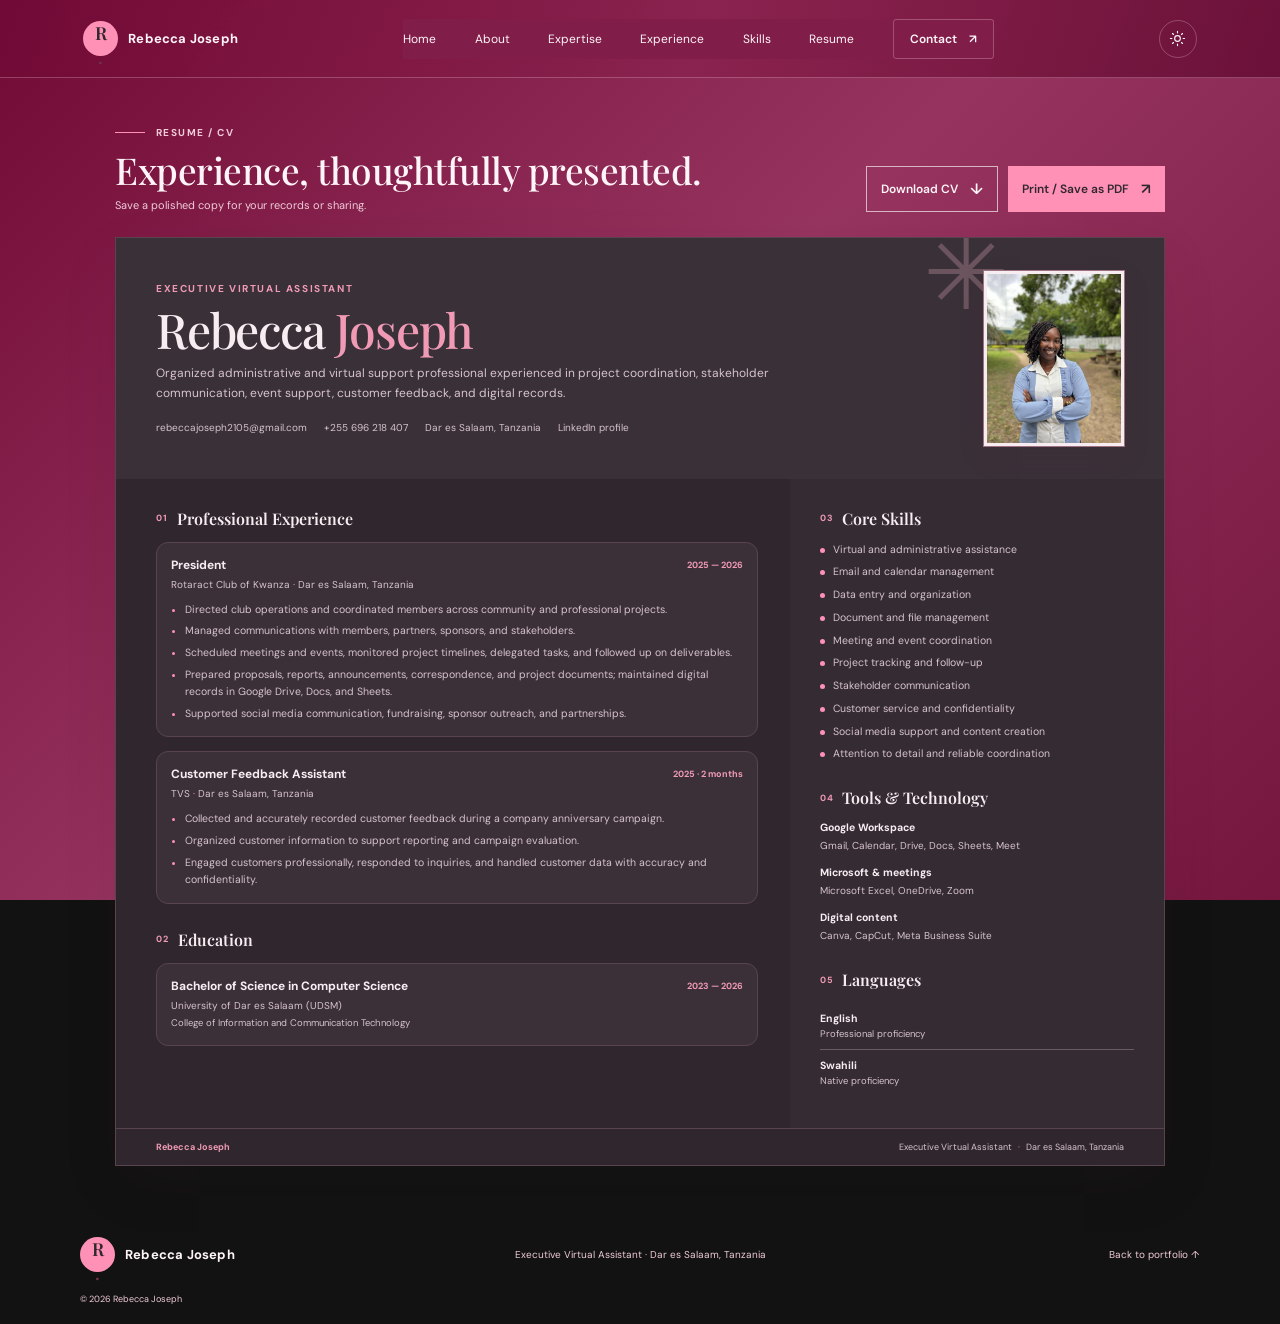
==== commit c9bcc00d: "Refactor code structure for improved readability and maintainability" ====
--- a/resume.html
+++ b/resume.html
@@ -49,11 +49,11 @@
         class="theme-toggle"
         id="themeToggle"
         type="button"
-        aria-label="Switch to dark mode"
+        aria-label="Switch to rose theme"
         title="Switch color theme"
       >
         <svg class="theme-icon theme-icon-sun" viewBox="0 0 24 24" aria-hidden="true"><circle cx="12" cy="12" r="4" /><path d="M12 2v2m0 16v2M4.93 4.93l1.42 1.42m11.3 11.3 1.42 1.42M2 12h2m16 0h2M4.93 19.07l1.42-1.42m11.3-11.3 1.42-1.42" /></svg>
-        <svg class="theme-icon theme-icon-moon" viewBox="0 0 24 24" aria-hidden="true"><path d="M20.2 15.1A8.6 8.6 0 0 1 8.9 3.8 8.7 8.7 0 1 0 20.2 15.1Z" /></svg>
+        <svg class="theme-icon theme-icon-moon" viewBox="0 0 24 24" aria-hidden="true"><circle cx="12" cy="12" r="2.1" /><circle cx="12" cy="5.1" r="2.1" /><circle cx="17.9" cy="8.6" r="2.1" /><circle cx="17.9" cy="15.4" r="2.1" /><circle cx="12" cy="18.9" r="2.1" /><circle cx="6.1" cy="15.4" r="2.1" /><circle cx="6.1" cy="8.6" r="2.1" /></svg>
       </button>
     </header>
 
--- a/style.css
+++ b/style.css
@@ -4,12 +4,12 @@
   color-scheme: light;
   --paper: #fff9f8;
   --white: #ffffff;
-  --ink: #321f2a;
+  --ink: #563746;
   --muted: #796872;
-  --rose: #ce718d;
-  --rose-dark: #9c4c67;
-  --rose-pale: #f7e5e9;
-  --rose-soft: #fbf0f1;
+  --rose: #d9155d;
+  --rose-dark: #b80e4b;
+  --rose-pale: #f9dce7;
+  --rose-soft: #fceaf1;
   --line: #eadde0;
   --serif: "Playfair Display", Georgia, serif;
   --sans: "DM Sans", "Segoe UI", sans-serif;
@@ -82,7 +82,7 @@
 .menu-toggle { display: none; }
 
 .section-wrap { width: min(1120px, calc(100% - 64px)); margin-inline: auto; }
-.section-pad { padding-block: 112px; }
+.section-pad { padding-block: 58px; }
 .hero {
   position: relative;
   display: grid;
@@ -131,22 +131,26 @@
   line-height: 1.9;
 }
 .hero-intro strong { color: var(--ink); }
-.hero-actions { display: flex; align-items: center; gap: 25px; flex-wrap: wrap; }
+.hero-actions { display: flex; align-items: center; gap: 10px; flex-wrap: wrap; }
 .button {
   display: inline-flex;
   min-height: 46px;
   align-items: center;
   justify-content: center;
-  gap: 25px;
-  padding: 0 18px;
+  gap: 12px;
+  padding: 0 14px;
   font-size: 12px;
   font-weight: 600;
-  transition: transform .2s ease, background .2s ease;
+  transition: transform .2s ease, background .2s ease, border-color .2s ease, color .2s ease;
 }
 .button:hover { transform: translateY(-2px); }
 .button-dark { background: var(--ink); color: white; }
 .button-dark:hover { background: var(--rose-dark); }
+.button-outline { border: 1px solid var(--line); background: transparent; color: var(--ink); }
+.button-outline:hover { border-color: var(--rose); background: var(--rose-soft); }
 .button span { font-size: 15px; }
+.hero-actions .button span { transition: transform .2s ease; }
+.hero-actions .button:hover span { transform: translate(2px, -2px); }
 .text-link, .underlined-link { font-size: 12px; font-weight: 600; }
 .text-link span { padding-left: 8px; color: var(--rose-dark); }
 .hero-note {
@@ -159,6 +163,8 @@
 }
 .note-icon { color: var(--rose); font-size: 18px; }
 .hero-visual { position: relative; width: min(100%, 430px); justify-self: end; padding: 15px 25px 20px 0; }
+.hero-copy.reveal { animation: hero-copy-arrive .72s ease-out both; }
+.hero-visual.reveal { animation: hero-portrait-arrive .9s .12s ease-out both; }
 .portrait-frame {
   position: relative;
   z-index: 1;
@@ -204,6 +210,7 @@
 .visual-ornament { position: absolute; border: 1px solid #e2b9c3; }
 .visual-ornament-one { inset: 0 0 0 30px; transform: translate(10px, 0); }
 .visual-ornament-two { z-index: 0; top: -25px; right: 0; width: 95px; height: 95px; border-radius: 50%; background: var(--rose-pale); opacity: .8; }
+.hero-visual.reveal.is-visible .visual-ornament-two { animation: ornament-drift 7s ease-in-out infinite alternate; }
 .scroll-cue {
   position: absolute;
   bottom: 28px;
@@ -222,9 +229,9 @@
   position: relative;
   isolation: isolate;
   width: 100%;
-  padding-top: 112px;
+  padding-top: 56px;
   padding-right: max(24px, calc((100% - 1120px) / 2));
-  padding-bottom: 98px;
+  padding-bottom: 64px;
   padding-left: max(24px, calc((100% - 1120px) / 2));
   border-top: 1px solid var(--line);
   background:
@@ -233,28 +240,107 @@
 }
 .section-label { color: var(--muted); }
 .section-label span { color: var(--rose-dark); }
-.intro-content { display: grid; grid-template-columns: 1fr .78fr; gap: 9%; padding: 34px 0 43px; }
+.intro-content { display: grid; grid-template-columns: minmax(0, 1fr) minmax(260px, .78fr); align-items: center; gap: 9%; padding: 34px 0 43px; }
+.intro-copy { display: grid; align-self: start; gap: 22px; }
 .intro-content h2, .section-heading h2, .experience-heading h2, .skills-heading h2, .contact-inner h2 {
   margin-bottom: 0;
   font: 500 clamp(34px, 4vw, 48px)/1.16 var(--serif);
   letter-spacing: -.7px;
 }
 .intro-content h2 em, .section-heading h2 em, .experience-heading h2 em, .skills-heading h2 em, .contact-inner h2 em { color: var(--rose-dark); }
-.intro-text { align-self: center; }
+.intro-text { align-self: auto; }
 .intro-text p { margin-bottom: 14px; color: var(--muted); font-size: 14px; line-height: 1.8; }
 .underlined-link { display: inline-flex; align-items:center; gap: 13px; margin-top: 5px; padding: 0 0 7px; border-bottom: 1px solid #d59bab; color: var(--rose-dark); transition:gap .2s ease; }
 .underlined-link:hover { gap: 18px; }
 .underlined-link span { color: var(--rose-dark); }
+.support-orbit {
+  position: relative;
+  display: grid;
+  width: min(100%, 360px);
+  height: 250px;
+  place-items: center;
+  justify-self: center;
+  margin: 0;
+  color: var(--ink);
+}
+.support-orbit-ring {
+  position: absolute;
+  top: 50%;
+  left: 50%;
+  width: 190px;
+  height: 190px;
+  border: 1px dashed color-mix(in srgb, var(--rose) 48%, transparent);
+  border-radius: 50%;
+  transform: translate(-50%, -50%);
+  animation: orbit-turn 36s linear infinite;
+}
+.support-orbit-ring::after {
+  position: absolute;
+  top: 17px;
+  left: 18px;
+  width: 7px;
+  height: 7px;
+  border-radius: 50%;
+  background: var(--rose);
+  box-shadow: 0 0 12px color-mix(in srgb, var(--rose) 60%, transparent);
+  content: "";
+}
+.support-orbit-center {
+  z-index: 1;
+  display: flex;
+  width: 116px;
+  height: 116px;
+  align-items: center;
+  justify-content: center;
+  flex-direction: column;
+  gap: 5px;
+  border: 1px solid color-mix(in srgb, var(--rose) 35%, var(--line));
+  border-radius: 50%;
+  background: radial-gradient(circle at 35% 28%, color-mix(in srgb, var(--white) 98%, var(--rose-pale)), color-mix(in srgb, var(--rose-pale) 76%, var(--white)));
+  box-shadow: 0 12px 30px rgba(80, 38, 53, .1), inset 0 0 0 6px color-mix(in srgb, var(--white) 45%, transparent);
+  text-align: center;
+}
+.support-orbit-center > span { color: var(--rose-dark); font-size: 20px; }
+.support-orbit-center strong { font: 600 13px var(--serif); }
+.support-orbit-center > small { max-width: 90px; color: var(--muted); font-size: 7px; line-height: 1.4; }
+.support-orbit-node {
+  position: absolute;
+  z-index: 2;
+  display: inline-flex;
+  align-items: flex-start;
+  gap: 8px;
+  padding: 10px 12px;
+  border: 1px solid color-mix(in srgb, var(--rose) 28%, var(--line));
+  border-radius: 12px;
+  background: color-mix(in srgb, var(--white) 92%, var(--rose-pale));
+  box-shadow: 0 8px 20px rgba(80, 38, 53, .08);
+  white-space: nowrap;
+}
+.support-orbit-node > small { display: grid; width: 21px; height: 21px; flex: 0 0 auto; place-items: center; border-radius: 50%; background: var(--rose-pale); color: var(--rose-dark); font-size: 8px; font-weight: 700; }
+.support-orbit-node > span { display: grid; gap: 3px; }
+.support-orbit-node strong { color: var(--ink); font: 600 11px var(--serif); }
+.support-orbit-node em { color: var(--muted); font-size: 8px; font-style: normal; }
+.orbit-node-plan { top: 0; left: 50%; transform: translateX(-50%); }
+.orbit-node-coordinate { top: 50%; right: 0; transform: translateY(-50%); }
+.orbit-node-follow { bottom: 0; left: 0; }
 .values-row { display: grid; grid-template-columns: repeat(3, minmax(0, 1fr)); gap: 13px; }
 .value-card {
   position: relative;
-  min-height: 146px;
-  padding: 19px 19px 17px;
+  display: grid;
+  grid-template-columns: max-content minmax(0, 1fr);
+  align-content: start;
+  column-gap: 10px;
+  row-gap: 8px;
+  min-height: 120px;
+  padding: 16px 19px;
   overflow: hidden;
-  border: 1px solid var(--line);
-  background: color-mix(in srgb, var(--white) 74%, transparent);
-  transition: transform .22s ease, border-color .22s ease, box-shadow .22s ease;
-}
+  border: 1px solid color-mix(in srgb, var(--rose) 22%, var(--line));
+  border-radius: 16px;
+  background: linear-gradient(145deg, color-mix(in srgb, var(--white) 96%, var(--rose-pale)), color-mix(in srgb, var(--white) 82%, transparent));
+  box-shadow: 0 9px 24px rgba(80, 38, 53, .045);
+  transition: transform .3s cubic-bezier(.2,.75,.25,1), border-color .25s ease, box-shadow .3s ease;
+}
+.value-card::before { position: absolute; top: -34px; right: -25px; width: 92px; height: 92px; border-radius: 50%; background: radial-gradient(circle, color-mix(in srgb, var(--rose) 15%, transparent), transparent 70%); content: ""; transition: transform .35s ease; }
 .value-card::after {
   position: absolute;
   right: -17px;
@@ -263,78 +349,117 @@
   height: 76px;
   border: 1px solid rgba(206, 113, 141, .18);
   border-radius: 50%;
+  transition: transform .35s ease;
   content: "";
 }
-.value-card:hover { transform: translateY(-4px); border-color: rgba(206, 113, 141, .45); box-shadow: 0 12px 28px rgba(80, 38, 53, .07); }
-.value-number { display: inline-flex; min-width: 29px; height: 25px; align-items: center; justify-content: center; margin-bottom: 14px; border-radius: 20px; background: var(--rose-pale); color: var(--rose-dark); font: italic 12px var(--serif); }
-.value-card h3 { margin: 0 0 6px; font: 600 16px/1.35 var(--serif); }
-.value-card p { max-width: 250px; margin: 0; color: var(--muted); font-size: 12px; line-height: 1.65; }
+.value-card:hover { transform: translateY(-5px); border-color: color-mix(in srgb, var(--rose) 52%, var(--line)); box-shadow: 0 16px 32px rgba(80, 38, 53, .11); }
+.value-card:hover::before { transform: scale(1.2); }
+.value-card:hover::after { transform: scale(1.25) translate(-5px, -5px); }
+.values-row.reveal .value-card { opacity: 0; transform: translateY(12px); transition: opacity .55s ease, transform .55s cubic-bezier(.2,.75,.25,1), border-color .22s ease, box-shadow .28s ease; }
+.values-row.reveal.is-visible .value-card { opacity: 1; transform: none; }
+.values-row.reveal.is-visible .value-card:nth-child(2) { transition-delay: .1s; }
+.values-row.reveal.is-visible .value-card:nth-child(3) { transition-delay: .2s; }
+.values-row.reveal.is-visible .value-card:hover { transform: translateY(-5px); }
+.value-number { display: inline-flex; min-width: 29px; height: 25px; align-items: center; justify-content: center; align-self: center; border-radius: 20px; background: var(--rose-pale); color: var(--rose-dark); font: italic 12px var(--serif); }
+.value-card h3 { align-self: center; margin: 0; font: 600 16px/1.35 var(--serif); }
+.value-card p { grid-column: 1 / -1; max-width: 250px; margin: 0; color: var(--muted); font-size: 12px; line-height: 1.65; }
 
 .expertise-section { background: #f9eff0; }
 .section-heading { display: grid; grid-template-columns: 1fr 1fr; align-items: end; gap: 20px 8%; margin-bottom: 44px; }
 .section-heading .section-label { grid-column: 1/-1; }
 .section-heading > p { max-width: 320px; margin: 0 0 5px; color: var(--muted); font-size: 13px; line-height: 1.8; }
 .service-grid { display: grid; grid-template-columns: repeat(3, 1fr); gap: 17px; }
-.service-card { position: relative; min-height: 275px; padding: 25px 23px; border: 1px solid #eddde1; background: rgba(255,255,255,.7); transition: transform .25s ease, box-shadow .25s ease, background .25s ease; }
-.service-card:hover { transform: translateY(-5px); background: white; box-shadow: 0 17px 35px rgba(70, 38, 51, .08); }
+.service-card { position: relative; display: grid; grid-template-columns: 46px minmax(0, 1fr); align-content: start; column-gap: 14px; min-height: 220px; padding: 22px 23px; overflow: hidden; border: 1px solid color-mix(in srgb, var(--rose) 20%, var(--line)); border-radius: 18px; background: linear-gradient(150deg, color-mix(in srgb, var(--white) 94%, var(--rose-pale)), color-mix(in srgb, var(--white) 78%, transparent)); box-shadow: 0 10px 26px rgba(80, 38, 53, .045); transition: transform .3s cubic-bezier(.2,.75,.25,1), box-shadow .3s ease, background .25s ease, border-color .25s ease; }
+.service-card::before { position: absolute; top: -58px; right: -42px; width: 150px; height: 150px; border: 1px solid color-mix(in srgb, var(--rose) 16%, transparent); border-radius: 50%; background: radial-gradient(circle, color-mix(in srgb, var(--rose) 11%, transparent), transparent 70%); content: ""; transition: transform .4s ease, border-color .3s ease; }
+.service-card > * { position: relative; z-index: 1; }
+.service-number,.service-card > p { grid-column: 1 / -1; }
+.service-card:hover { transform: translateY(-6px); border-color: color-mix(in srgb, var(--rose) 52%, var(--line)); background: linear-gradient(150deg, var(--white), color-mix(in srgb, var(--white) 82%, var(--rose-pale))); box-shadow: 0 18px 38px rgba(70, 38, 51, .12); }
+.service-card:hover::before { transform: scale(1.17); border-color: color-mix(in srgb, var(--rose) 32%, transparent); }
 .service-number { color: #9b7d88; font-size: 9px; font-weight: 700; letter-spacing: 1.05px; }
-.service-icon { display: grid; width: 43px; height: 43px; place-items: center; margin: 24px 0 18px; border-radius: 50%; background: var(--rose-pale); color: var(--rose-dark); }
+.service-icon { display: grid; width: 46px; height: 46px; place-items: center; margin: 24px 0 18px; border: 1px solid color-mix(in srgb, var(--rose) 20%, transparent); border-radius: 15px; background: linear-gradient(145deg, var(--rose-pale), color-mix(in srgb, var(--rose) 12%, var(--white))); color: var(--rose-dark); box-shadow: 0 5px 13px rgba(80,38,53,.06); transition: transform .3s cubic-bezier(.2,.75,.25,1), background .25s ease, border-radius .25s ease; }
+.service-card:hover .service-icon { transform: translateY(-2px) rotate(-6deg); border-radius: 50%; background: #f2d5de; }
 .service-icon svg { width: 23px; height: 23px; stroke: currentColor; stroke-width: 1.45; stroke-linecap: round; stroke-linejoin: round; }
-.service-card h3 { margin-bottom: 9px; font: 600 18px var(--serif); }
+.service-card h3 { align-self: center; margin: 24px 0 18px; font: 600 18px/1.35 var(--serif); }
 .service-card p { max-width: 290px; margin-bottom: 0; color: var(--muted); font-size: 12px; line-height: 1.75; }
-.service-arrow { position: absolute; right: 22px; bottom: 19px; color: var(--rose-dark); font-size: 15px; }
-
-.experience-section { padding-top: 115px; padding-bottom: 120px; }
+.service-arrow { position: absolute; right: 22px; bottom: 19px; color: var(--rose-dark); font-size: 15px; transition: transform .25s ease; }
+.service-card:hover .service-arrow { transform: translate(3px, -3px); }
+
+.experience-section { padding-top: 58px; padding-bottom: 70px; }
 .experience-layout { display: grid; grid-template-columns: .75fr 1.25fr; gap: 9%; margin-top: 43px; }
 .experience-heading h2 { font-size: clamp(34px, 3.8vw, 46px); }
 .experience-heading p { max-width: 320px; margin-top: 17px; color: var(--muted); font-size: 13px; line-height: 1.8; }
 .timeline { border-top: 1px solid var(--line); }
-.timeline-item { display: grid; grid-template-columns: 125px 1fr; gap: 22px; padding: 24px 0 26px; border-bottom: 1px solid var(--line); }
-.timeline-date { color: var(--rose-dark); font-size: 11px; font-weight: 700; white-space: nowrap; }
-.timeline-date span { display: block; margin-top: 7px; color: #9b858e; font-size: 9px; letter-spacing: .8px; }
-.timeline-content h3 { margin-bottom: 5px; font: 600 19px var(--serif); }
-.timeline-org { margin-bottom: 13px; color: var(--muted); font-size: 12px; }
+.timeline-item { display: grid; grid-template-columns: 110px 1fr; gap: 15px; padding: 24px 0 26px; border-bottom: 1px solid var(--line); }
+.timeline-content h3 { transition: color .2s ease; }
+.timeline-item:hover .timeline-content h3 { color: var(--rose-dark); }
+.timeline-date { color: var(--rose-dark); font-size: 12px; font-weight: 700; white-space: nowrap; }
+.timeline-date span { display: block; margin-top: 7px; color: #9b858e; font-size: 10px; letter-spacing: .8px; }
+.timeline-content h3 { margin-bottom: 5px; font: 600 20px var(--serif); }
+.timeline-org { margin-bottom: 13px; color: var(--muted); font-size: 13px; }
 .timeline-org span { padding-inline: 4px; color: var(--rose); }
-.timeline-content ul { display: grid; gap: 7px; margin: 0; padding-left: 17px; color: var(--muted); font-size: 12px; line-height: 1.7; }
+.timeline-content ul { display: grid; gap: 7px; margin: 0; padding-left: 17px; color: var(--muted); font-size: 13px; line-height: 1.7; }
 .timeline-content li::marker { color: var(--rose); }
 
-.skills-section { background: #f5e7ea; }
-.skills-layout { display: grid; grid-template-columns: .78fr 1.22fr; gap: 9%; }
-.skills-heading h2 { margin-top: 29px; font-size: clamp(34px, 3.8vw, 46px); }
-.skills-heading > p { max-width: 320px; margin-top: 18px; color: var(--muted); font-size: 13px; line-height: 1.8; }
-.skills-content { border-top: 1px solid #e5cfd5; }
-.skill-group { padding: 18px 0 20px; border-bottom: 1px solid #e5cfd5; }
-.skill-group h3 { margin-bottom: 12px; color: var(--ink); font-size: 12px; font-weight: 700; }
+.skills-section { position: relative; overflow: hidden; background: linear-gradient(135deg, #f8ecef, #f2e3e8); }
+.skills-section::before { position: absolute; top: -150px; right: -110px; width: 360px; height: 360px; border: 1px solid rgba(206,113,141,.13); border-radius: 50%; content: ""; pointer-events: none; }
+.skills-section::after { position: absolute; right: -52px; bottom: 42px; width: 145px; height: 145px; border: 1px solid rgba(206,113,141,.1); border-radius: 50%; content: ""; pointer-events: none; }
+.skills-layout { position: relative; display: grid; grid-template-columns: 1fr; gap: 34px; }
+.skills-heading { display: grid; grid-template-columns: 1fr 1fr; align-items: end; gap: 20px 8%; }
+.skills-heading .section-label { grid-column: 1 / -1; }
+.skills-heading h2 { margin: 0; font-size: clamp(34px, 3.8vw, 46px); }
+.skills-heading > p { max-width: 360px; justify-self: end; margin: 0 0 5px; color: var(--muted); font-size: 13px; line-height: 1.8; }
+.skills-heading h2 em { color: var(--rose-dark); }
+.skills-content { display: grid; grid-template-columns: repeat(2, minmax(0, 1fr)); gap: 14px; }
+.skill-group, .tools-panel, .language-row { min-width: 0; padding: 23px; border: 1px solid color-mix(in srgb, var(--rose) 18%, var(--line)); border-radius: 16px; background: linear-gradient(145deg, color-mix(in srgb, var(--white) 96%, var(--rose-pale)), color-mix(in srgb, var(--white) 82%, transparent)); box-shadow: 0 12px 30px rgba(80,38,53,.055); transition: transform .3s cubic-bezier(.2,.75,.25,1), box-shadow .3s ease, border-color .25s ease; }
+.skill-group { position: relative; overflow: hidden; }
+.skill-group::before { position: absolute; top: -57px; right: -44px; width: 138px; height: 138px; border-radius: 50%; background: radial-gradient(circle, color-mix(in srgb, var(--rose) 12%, transparent), transparent 70%); content: ""; pointer-events: none; }
+.skill-group > * { position: relative; z-index: 1; }
+.skill-group:hover, .tools-panel:hover, .language-row:hover { transform: translateY(-4px); border-color: color-mix(in srgb, var(--rose) 45%, var(--line)); box-shadow: 0 18px 38px rgba(80,38,53,.11); }
+.skill-group h3, .tools-heading h3 { display: flex; align-items: center; gap: 9px; margin: 0 0 11px; color: var(--ink); font: 600 15px var(--serif); }
+.skill-group h3 > span, .tools-heading h3 > span, .language-title > span { display: grid; width: 30px; height: 30px; flex: 0 0 auto; place-items: center; border: 1px solid color-mix(in srgb, var(--rose) 25%, transparent); border-radius: 50%; background: linear-gradient(145deg, var(--rose-pale), color-mix(in srgb, var(--rose) 14%, var(--white))); color: var(--rose-dark); font: 700 9px var(--sans); }
+.skill-group > p, .tools-heading > p { margin: 0 0 14px; color: var(--muted); font-size: 11px; line-height: 1.6; }
 .skill-tags { display: flex; flex-wrap: wrap; gap: 7px; }
-.skill-tags span { padding: 8px 10px; border: 1px solid #e1cbd2; background: rgba(255,255,255,.45); color: #68535d; font-size: 11px; }
-.language-row { display: grid; grid-template-columns: 94px 1fr; gap: 15px; padding-top: 20px; }
-.language-row > span { font-size: 12px; font-weight: 700; }
-.language-row p { margin: 0; color: var(--muted); font-size: 12px; line-height: 1.8; }
-.language-row strong { color: var(--ink); }
-.language-separator { padding-inline: 5px; color: #b8939f; }
-
-.education-section { padding-top: 62px; padding-bottom: 62px; }
-.education-card { padding: 28px 32px 32px; border: 1px solid var(--line); background: var(--white); }
-.education-content { display: flex; align-items: center; justify-content: space-between; gap: 20px; padding-top: 23px; }
-.education-degree { margin-bottom: 7px; color: var(--rose-dark); font-size: 10px; font-weight: 700; letter-spacing: .7px; text-transform: uppercase; }
-.education-content h2 { margin-bottom: 5px; font: 600 22px var(--serif); }
-.education-college { margin-bottom: 0; color: var(--muted); font-size: 12px; }
-.education-years { align-self: flex-start; color: var(--muted); font-size: 12px; white-space: nowrap; }
-
-.contact-section { overflow: hidden; background: var(--ink); color: white; }
+.skill-tags span { padding: 7px 11px; border: 1px solid color-mix(in srgb, var(--rose) 17%, var(--line)); border-radius: 999px; background: color-mix(in srgb, var(--white) 88%, transparent); color: var(--muted); font-size: 10px; line-height: 1.35; transition: transform .2s ease, border-color .2s ease, background .2s ease, color .2s ease; }
+.skill-tags span:hover { transform: translateY(-2px); border-color: color-mix(in srgb, var(--rose) 48%, var(--line)); background: var(--rose-pale); color: var(--ink); }
+.tools-panel { grid-column: 1 / -1; display: grid; grid-template-columns: minmax(150px, .7fr) 1.8fr; align-items: start; gap: 20px; background: linear-gradient(125deg, color-mix(in srgb, var(--rose-pale) 82%, var(--white)), color-mix(in srgb, var(--white) 92%, transparent)); }
+.tools-heading h3 { margin-bottom: 7px; }
+.tools-heading > p { margin: 0; }
+.tool-collections { display: grid; grid-template-columns: repeat(3, minmax(0, 1fr)); gap: 0; }
+.tool-collection { min-width: 0; padding: 2px 14px; border-left: 1px solid color-mix(in srgb, var(--rose) 20%, var(--line)); }
+.tool-collection:first-child { padding-left: 0; border-left: 0; }
+.tool-collection h4 { margin: 0 0 9px; color: var(--rose-dark); font-size: 10px; font-weight: 700; letter-spacing: .3px; }
+.tool-collection .skill-tags { gap: 6px; }
+.tool-collection .skill-tags span { padding: 6px 8px; font-size: 9px; }
+.language-row { grid-column: 1 / -1; display: flex; align-items: center; justify-content: space-between; gap: 18px; padding-block: 18px; border-radius: 14px; background: color-mix(in srgb, var(--white) 66%, transparent); box-shadow: none; }
+.language-row:hover { box-shadow: 0 12px 28px rgba(80,38,53,.07); }
+.language-title { display: flex; align-items: center; gap: 9px; color: var(--ink); font: 600 15px var(--serif); }
+.language-list { display: flex; flex-wrap: wrap; gap: 12px; }
+.language-list > div { display: flex; align-items: baseline; gap: 7px; padding: 9px 13px; border: 1px solid color-mix(in srgb, var(--rose) 20%, var(--line)); border-radius: 999px; background: color-mix(in srgb, var(--white) 86%, transparent); }
+.language-list strong { color: var(--ink); font-size: 11px; }
+.language-list small { color: var(--muted); font-size: 10px; }
+
+.contact-section { overflow: hidden; background: linear-gradient(135deg, #ce718d, #b85e7b); color: #fff9fa; }
 .contact-inner { position: relative; text-align: center; }
-.contact-inner .section-label { justify-content: center; color: #d7bfc7; }
-.contact-inner .section-label span { color: #edafc1; }
+.contact-inner .section-label { justify-content: center; color: #fff0f3; }
+.contact-inner .section-label span { color: #fff; }
 .contact-inner h2 { margin: 27px 0 16px; font-size: clamp(42px, 6vw, 63px); }
-.contact-inner h2 em { color: #e7a5b8; }
-.contact-inner > p { max-width: 460px; margin: 0 auto 25px; color: #d3c4ca; font-size: 13px; line-height: 1.8; }
-.button-light { background: #f3dbe2; color: var(--ink); }
+.contact-inner h2 em { color: #ffe0e8; }
+.contact-inner > p { max-width: 460px; margin: 0 auto 25px; color: #fff0f3; font-size: 13px; line-height: 1.8; }
+.button-light { background: #fff7f8; color: #704453; }
 .button-light:hover { background: white; }
-.contact-links { display: flex; justify-content: center; flex-wrap: wrap; gap: 13px 28px; margin-top: 38px; color: #dfcfd5; font-size: 12px; }
+.contact-links { display: flex; justify-content: center; flex-wrap: wrap; gap: 13px 28px; margin-top: 38px; color: #fff0f3; font-size: 12px; }
 .contact-links a { transition: color .2s ease; }
 .contact-links a:hover { color: white; }
-.contact-links a span { color: #e7a5b8; }
-.contact-flower { position: absolute; top: 3px; right: 8%; color: #d69aab; font-size: 57px; opacity: .4; }
+.contact-links a span { color: #fff; }
+.contact-socials { display: flex; justify-content: center; gap: 12px; margin-top: 24px; }
+.contact-socials a { display: grid; width: 42px; height: 42px; place-items: center; border: 1px solid rgba(255,255,255,.48); border-radius: 50%; color: #fff7f8; transition: transform .2s ease, color .2s ease, background .2s ease, border-color .2s ease; }
+.contact-socials a:hover { transform: translateY(-3px); border-color: #fff; background: rgba(255,255,255,.16); color: #fff; }
+.contact-socials a:focus-visible { outline: 2px solid #fff; outline-offset: 3px; }
+.contact-socials svg { width: 19px; height: 19px; fill: none; stroke: currentColor; stroke-width: 1.7; stroke-linecap: round; stroke-linejoin: round; }
+.contact-socials .whatsapp-icon { fill: currentColor; stroke: none; }
+.contact-socials .social-icon-fill { fill: currentColor; stroke: none; }
+.contact-socials .social-icon-dot { fill: currentColor; stroke: none; }
+.contact-flower { position: absolute; top: 3px; right: 8%; color: #ffe0e8; font-size: 57px; opacity: .58; }
 
 .site-footer { display: grid; grid-template-columns: 1fr auto 1fr; align-items: center; gap: 20px; min-height: 88px; }
 .site-footer > p { margin: 0; color: var(--muted); font-size: 10px; }
@@ -343,12 +468,36 @@
 
 .reveal { opacity: 0; transform: translateY(18px); transition: opacity .65s ease, transform .65s ease; }
 .reveal.is-visible { opacity: 1; transform: translateY(0); }
+.service-card.reveal:hover { transform: translateY(-5px); }
 .service-card:nth-child(2) { transition-delay: .08s; }
 .service-card:nth-child(3) { transition-delay: .16s; }
+.service-card:nth-child(4) { transition-delay: .08s; }
+.service-card:nth-child(5) { transition-delay: .16s; }
+.service-card:nth-child(6) { transition-delay: .24s; }
+.timeline-item:nth-child(2) { transition-delay: .12s; }
+.skills-content.reveal .skill-group,
+.skills-content.reveal .tools-panel,
+.skills-content.reveal .language-row { opacity: 0; transform: translateY(12px); transition: opacity .55s ease, transform .55s cubic-bezier(.2,.75,.25,1), border-color .22s ease, box-shadow .28s ease; }
+.skills-content.reveal.is-visible .skill-group,
+.skills-content.reveal.is-visible .tools-panel,
+.skills-content.reveal.is-visible .language-row { opacity: 1; transform: none; }
+.skills-content.reveal.is-visible .skill-group:nth-child(2) { transition-delay: .08s; }
+.skills-content.reveal.is-visible .skill-group:nth-child(3) { transition-delay: .16s; }
+.skills-content.reveal.is-visible .skill-group:nth-child(4) { transition-delay: .24s; }
+.skills-content.reveal.is-visible .tools-panel { transition-delay: .32s; }
+.skills-content.reveal.is-visible .language-row { transition-delay: .4s; }
+.skills-content.reveal.is-visible .skill-group:hover,
+.skills-content.reveal.is-visible .tools-panel:hover,
+.skills-content.reveal.is-visible .language-row:hover { transform: translateY(-3px); }
+@keyframes hero-copy-arrive { from { opacity: 0; transform: translateY(18px); } to { opacity: 1; transform: translateY(0); } }
+@keyframes hero-portrait-arrive { from { opacity: 0; transform: translateY(12px) scale(.985); } to { opacity: 1; transform: translateY(0) scale(1); } }
+@keyframes ornament-drift { from { transform: translateY(0); } to { transform: translateY(9px); } }
+@keyframes orbit-turn { to { transform: translate(-50%, -50%) rotate(360deg); } }
 
 @media (max-width: 850px) {
   .site-header { padding-inline: 28px; }
   .section-wrap { width: min(100% - 48px, 680px); }
+  .service-grid { grid-template-columns: repeat(2, minmax(0, 1fr)); }
   .hero { min-height: 560px; gap: 4%; }
   .hero h1 { font-size: clamp(46px, 7vw, 62px); }
   .hero-role { font-size: 16px; }
@@ -403,46 +552,56 @@
   .site-nav > a:not(.nav-contact) { padding: 13px 0; border-bottom: 1px solid var(--line); }
   .nav-contact { align-self: flex-start; margin-top: 12px; }
   .section-wrap { width: calc(100% - 42px); }
-  .section-pad { padding-block: 78px; }
+  .section-pad { padding-block: 42px; }
   .hero { min-height: auto; grid-template-columns: 1fr; gap: 25px; padding-top: 51px; padding-bottom: 75px; }
   .hero-copy { padding-bottom: 0; }
   .hero h1 { font-size: clamp(44px, 12vw, 58px); }
   .hero-role { margin-bottom: 14px; font-size: 15px; }
   .hero-intro { max-width: 450px; font-size: 14px; }
+  .hero-actions { align-items: stretch; gap: 9px; }
+  .hero-actions .button { flex: 1 1 100%; justify-content: space-between; }
   .hero-note { margin-top: 25px; }
   .hero-visual { width: min(90%, 390px); justify-self: center; padding: 11px 18px 13px 0; }
   .portrait-frame { height: min(110vw, 460px); min-height: 350px; }
   .floating-note { right: -9px; bottom: 43px; padding: 12px 14px; }
   .visual-ornament-one { left: 20px; }
   .scroll-cue { bottom: 25px; }
-  .intro-section { padding-top: 78px; padding-bottom: 72px; }
-  .intro-content { grid-template-columns: 1fr; gap: 18px; padding: 25px 0 30px; }
+  .section-wrap.intro-section { padding-top: 42px; padding-bottom: 48px; }
+  .intro-content { grid-template-columns: 1fr; gap: 24px; padding: 25px 0 30px; }
+  .intro-copy { gap: 18px; }
   .intro-content h2, .section-heading h2, .experience-heading h2, .skills-heading h2 { font-size: 37px; }
   .intro-text p { font-size: 13px; }
   .values-row { grid-template-columns: 1fr; gap: 9px; }
   .value-card { min-height: 0; padding: 15px 16px; }
-  .value-number { margin-bottom: 9px; }
+  .value-number { margin-bottom: 0; }
   .value-card h3 { font-size: 14px; }
   .section-heading { grid-template-columns: 1fr; gap: 20px; margin-bottom: 29px; }
   .section-heading .section-label { grid-column: auto; }
   .section-heading > p { margin: 0; }
   .service-grid { grid-template-columns: 1fr; gap: 11px; }
-  .service-card { min-height: 236px; padding: 22px; }
+  .service-card { min-height: 0; padding: 20px; }
   .service-icon { margin: 18px 0 14px; }
   .service-card p { font-size: 13px; }
   .experience-layout, .skills-layout { grid-template-columns: 1fr; gap: 29px; margin-top: 29px; }
   .experience-heading p, .skills-heading > p { max-width: 400px; }
-  .timeline-item { grid-template-columns: 92px 1fr; gap: 12px; padding-block: 21px; }
+  .timeline-item { grid-template-columns: 82px 1fr; gap: 10px; padding-block: 21px; }
   .timeline-date { font-size: 10px; }
-  .timeline-content h3 { font-size: 17px; }
-  .timeline-content ul { font-size: 12px; }
+  .timeline-content h3 { font-size: 18px; }
+  .timeline-org { font-size: 13px; }
+  .timeline-content ul { font-size: 13px; }
   .skills-layout { margin-top: 0; }
-  .skills-heading h2 { margin-top: 23px; }
-  .language-row { grid-template-columns: 1fr; gap: 7px; }
-  .education-section { padding-block: 42px; }
-  .education-card { padding: 23px 20px; }
-  .education-content { align-items: flex-start; flex-direction: column; gap: 12px; }
-  .education-content h2 { font-size: 20px; }
+  .skills-heading { grid-template-columns: 1fr; gap: 18px; }
+  .skills-heading .section-label { grid-column: auto; }
+  .skills-heading > p { justify-self: start; }
+  .skills-content { grid-template-columns: 1fr; }
+  .skills-content { gap: 9px; }
+  .skill-group, .tools-panel, .language-row { padding: 15px; }
+  .skill-group h3, .language-title { font-size: 14px; }
+  .skill-tags { gap: 6px; }
+  .skill-tags span { padding: 6px 9px; font-size: 10px; }
+  .tools-panel { grid-template-columns: 1fr; gap: 17px; }
+  .tool-collections { grid-template-columns: 1fr; gap: 14px; }
+  .language-row { align-items: flex-start; flex-direction: column; gap: 12px; }
   .contact-inner h2 { font-size: 47px; }
   .contact-flower { top: -37px; right: 0; font-size: 40px; }
   .contact-links { align-items: center; flex-direction: column; gap: 14px; margin-top: 29px; }
@@ -454,6 +613,10 @@
 @media (prefers-reduced-motion: reduce) {
   *, *::before, *::after { scroll-behavior: auto !important; animation-duration: .01ms !important; animation-iteration-count: 1 !important; transition-duration: .01ms !important; }
   .reveal { opacity: 1; transform: none; }
+  .values-row.reveal .value-card,
+  .skills-content.reveal .skill-group,
+  .skills-content.reveal .tools-panel,
+  .skills-content.reveal .language-row { opacity: 1; transform: none; }
 }
 
 .theme-toggle {
@@ -474,81 +637,145 @@
 .theme-icon-sun { display: none; }
 html[data-theme="dark"] .theme-icon-sun { display: block; }
 html[data-theme="dark"] .theme-icon-moon { display: none; }
-.hero-resume-link { display: inline-flex; gap: 9px; margin-top: 20px; color: var(--rose-dark); font-size: 12px; font-weight: 700; }
-.hero-resume-link span { transition: transform .2s ease; }
-.hero-resume-link:hover span { transform: translate(2px, -2px); }
+.hero-resume-link { flex: 0 0 auto; }
 .footer-home { justify-self: end; color: var(--muted); font-size: 9px; }
 .site-footer small { grid-column: 1 / -1; }
 
 html[data-theme="dark"] {
   color-scheme: dark;
-  --paper: #211b21;
-  --white: #2b232a;
-  --ink: #f7edf1;
-  --muted: #c4b2bc;
-  --rose: #e6a1b5;
-  --rose-dark: #f0aec1;
-  --rose-pale: #45303a;
-  --rose-soft: #33262e;
-  --line: #4a3a43;
-}
-html[data-theme="dark"] body { background: var(--paper); color: var(--ink); }
-html[data-theme="dark"] .site-header { border-color: var(--line); background: rgba(33, 27, 33, .94); }
-html[data-theme="dark"] .brand-mark { background: #e8a9bc; color: #281c23; }
+  --paper: #30272e;
+  --white: #3b3038;
+  --ink: #fff3f6;
+  --muted: #d9c7ce;
+  --rose: #ed286e;
+  --rose-dark: #ff78a8;
+  --rose-pale: #5a3e49;
+  --rose-soft: #4e3741;
+  --line: #5a414d;
+}
+html[data-theme="dark"] { min-height: 100%; background: var(--paper); }
+html[data-theme="dark"] body { min-height: 100vh; background: transparent; color: var(--ink); }
+html[data-theme="dark"] .site-header { border-color: var(--line); background: rgba(255,250,251,.94); }
+html[data-theme="dark"] .brand-mark { background: #e8a9bc; color: #563746; }
+html[data-theme="dark"] .brand-mark span { color: #9c4c67; }
+html[data-theme="dark"] .site-nav > a:not(.nav-contact) { color: var(--ink); }
+html[data-theme="dark"] .site-nav > a:hover { color: var(--rose-dark); }
+html[data-theme="dark"] .nav-contact { border-color: var(--line); color: var(--ink); }
+html[data-theme="dark"] .nav-contact span,
+html[data-theme="dark"] .theme-toggle { color: var(--ink); }
 html[data-theme="dark"] .nav-contact:hover,
-html[data-theme="dark"] .theme-toggle:hover { background: var(--rose-soft); }
+html[data-theme="dark"] .theme-toggle:hover { border-color: var(--rose); background: var(--rose-soft); }
 html[data-theme="dark"] .hero h1 span,
 html[data-theme="dark"] .intro-content h2 em,
 html[data-theme="dark"] .section-heading h2 em,
 html[data-theme="dark"] .experience-heading h2 em,
-html[data-theme="dark"] .skills-heading h2 em { color: #f0aec1; }
-html[data-theme="dark"] .button-dark {
-  background: #e6a1b5;
-  color: #281c23;
-}
-html[data-theme="dark"] .button-dark:hover {
-  background: #f0bfd0;
-  color: #281c23;
-}
-html[data-theme="dark"] .button-light {
-  background: #f3dbe2;
-  color: #321f2a;
-}
-html[data-theme="dark"] .button-light:hover {
-  background: #fff;
-  color: #321f2a;
-}
-html[data-theme="dark"] .hero-intro strong { color: var(--ink); }
-html[data-theme="dark"] .floating-note { background: #30272f; box-shadow: 0 12px 35px rgba(0, 0, 0, .28); }
-html[data-theme="dark"] .visual-ornament { border-color: #76505f; }
-html[data-theme="dark"] .visual-ornament-two { background: var(--rose-pale); }
-html[data-theme="dark"] .intro-section { border-color: var(--line); }
-html[data-theme="dark"] .intro-section { background: radial-gradient(ellipse at 92% 18%, rgba(230, 161, 181, .09), transparent 28%), linear-gradient(180deg, rgba(69, 48, 58, .36), transparent 68%); }
-html[data-theme="dark"] .value-card { background: color-mix(in srgb, var(--white) 78%, transparent); }
-html[data-theme="dark"] .value-card:hover { box-shadow: 0 12px 28px rgba(0, 0, 0, .18); }
-html[data-theme="dark"] .expertise-section { background: #2a2229; }
-html[data-theme="dark"] .service-card { border-color: var(--line); background: #30272f; }
-html[data-theme="dark"] .service-card:hover { background: #382d36; box-shadow: 0 17px 35px rgba(0, 0, 0, .2); }
+html[data-theme="dark"] .skills-heading h2 em { color: var(--rose-dark); }
+html[data-theme="dark"] .eyebrow,
+html[data-theme="dark"] .hero-greeting,
+html[data-theme="dark"] .hero-role,
+html[data-theme="dark"] .hero-intro,
+html[data-theme="dark"] .hero-note,
+html[data-theme="dark"] .section-label,
+html[data-theme="dark"] .intro-text p,
+html[data-theme="dark"] .section-heading > p,
+html[data-theme="dark"] .experience-heading p,
+html[data-theme="dark"] .skills-heading > p,
+html[data-theme="dark"] .timeline-content ul,
+html[data-theme="dark"] .timeline-org { color: var(--muted); }
+html[data-theme="dark"] .button-dark { background: #e6a1b5; color: #563746; }
+html[data-theme="dark"] .button-dark:hover { background: #f0bfd0; color: #563746; }
+html[data-theme="dark"] .button-outline { border-color: #d7b6c1; color: var(--ink); }
+html[data-theme="dark"] .button-outline:hover { background: var(--rose-soft); }
+html[data-theme="dark"] .floating-note { background: var(--white); color: var(--ink); box-shadow: 0 12px 35px rgba(77,42,57,.12); }
+html[data-theme="dark"] .floating-note small { color: var(--muted); }
+html[data-theme="dark"] .visual-ornament { border-color: #d7b6c1; }
+html[data-theme="dark"] .visual-ornament-two { background: #e8a9bc; }
+html[data-theme="dark"] .intro-section { border-color: var(--line); background: linear-gradient(135deg, #f9e9ee, #f5dce4); }
+html[data-theme="dark"] .support-orbit { color: var(--ink); }
+html[data-theme="dark"] .support-orbit-center { border-color: #e2bac7; background: #fffafb; }
+html[data-theme="dark"] .support-orbit-center > span,
+html[data-theme="dark"] .support-orbit-node small { color: var(--muted); }
+html[data-theme="dark"] .support-orbit-node { border-color: #e2bac7; background: #fffafb; color: var(--ink); }
+html[data-theme="dark"] .support-orbit-ring { border-color: #d7b6c1; }
+html[data-theme="dark"] .support-orbit-ring::after { background: var(--rose); }
+html[data-theme="dark"] .value-card { border-color: #dfb5c3; background: linear-gradient(145deg, #f0d4de, #eac5d2); color: var(--ink); }
+html[data-theme="dark"] .value-card p { color: var(--muted); }
+html[data-theme="dark"] .value-card:hover { box-shadow: 0 16px 32px rgba(77,42,57,.13); }
+html[data-theme="dark"] .expertise-section { background: #f1d3de; }
+html[data-theme="dark"] .service-card { border-color: #dfb5c3; background: linear-gradient(150deg, #f0d4de, #eac5d2); color: var(--ink); }
+html[data-theme="dark"] .service-card h3 { color: var(--ink); }
+html[data-theme="dark"] .service-card p { color: var(--muted); }
+html[data-theme="dark"] .service-card::before { border-color: rgba(175,78,111,.15); }
+html[data-theme="dark"] .service-card:hover { border-color: #d78da5; background: #e6bdcb; box-shadow: 0 18px 38px rgba(77,42,57,.14); }
+html[data-theme="dark"] .service-icon { border-color: #dbb0bf; background: #f0d4de; color: var(--rose-dark); }
+html[data-theme="dark"] .service-card:hover .service-icon { background: var(--rose-pale); }
 html[data-theme="dark"] .service-number,
-html[data-theme="dark"] .timeline-date span { color: #c7a8b5; }
+html[data-theme="dark"] .timeline-date { color: var(--rose-dark); }
+html[data-theme="dark"] .timeline-date span { color: var(--muted); }
+html[data-theme="dark"] .experience-section { background: linear-gradient(110deg, #f0d0dc 0%, #e4aec1 55%, #d58aa3 100%); }
 html[data-theme="dark"] .experience-section .timeline,
-html[data-theme="dark"] .timeline-item { border-color: var(--line); }
-html[data-theme="dark"] .skills-section { background: #382a33; }
-html[data-theme="dark"] .skills-content,
-html[data-theme="dark"] .skill-group { border-color: #58434e; }
-html[data-theme="dark"] .skill-tags span { border-color: #624a57; background: rgba(22, 17, 22, .25); color: #eadce2; }
-html[data-theme="dark"] .education-card { border-color: var(--line); background: #2b232a; }
-html[data-theme="dark"] .contact-section { background: #171319; color: #fff; }
-html[data-theme="dark"] .contact-inner .section-label { color: #d7bfc7; }
-html[data-theme="dark"] .contact-inner h2 em { color: #e7a5b8; }
-html[data-theme="dark"] .site-footer small { color: #b7a4ae; }
-html[data-theme="dark"] .site-nav { background: #211b21; }
-html[data-theme="dark"] .cv-paper { border-color: var(--line); }
-html[data-theme="dark"] .cv-header { background: linear-gradient(120deg, #3a2a34, #2b232a); }
-html[data-theme="dark"] .cv-sidebar { background: #30262e; }
+html[data-theme="dark"] .timeline-item { border-color: #e3c3cd; }
+html[data-theme="dark"] .timeline-content h3 { color: var(--ink); }
+html[data-theme="dark"] .timeline-item:hover .timeline-content h3 { color: var(--rose-dark); }
+html[data-theme="dark"] .timeline-org span { color: var(--rose-dark); }
+html[data-theme="dark"] .skills-section { background: linear-gradient(135deg, #f2d7e0, #f8e8ed); }
+html[data-theme="dark"] .skills-section::before,
+html[data-theme="dark"] .skills-section::after { border-color: rgba(175,78,111,.13); }
+html[data-theme="dark"] .skill-group,
+html[data-theme="dark"] .tools-panel,
+html[data-theme="dark"] .language-row { border-color: var(--line); background: linear-gradient(145deg, #fffafb, #f9e9ee); color: var(--ink); box-shadow: 0 12px 30px rgba(77,42,57,.09); }
+html[data-theme="dark"] .skill-group h3,
+html[data-theme="dark"] .tools-heading h3,
+html[data-theme="dark"] .language-title { color: var(--ink); }
+html[data-theme="dark"] .skill-group > p,
+html[data-theme="dark"] .tools-heading > p { color: var(--muted); }
+html[data-theme="dark"] .skill-group h3 > span,
+html[data-theme="dark"] .tools-heading h3 > span,
+html[data-theme="dark"] .language-title > span { background: var(--rose-pale); color: var(--rose-dark); }
+html[data-theme="dark"] .skill-group:hover,
+html[data-theme="dark"] .tools-panel:hover,
+html[data-theme="dark"] .language-row:hover { border-color: #dfa2b5; box-shadow: 0 16px 34px rgba(77,42,57,.14); }
+html[data-theme="dark"] .skill-tags span,
+html[data-theme="dark"] .language-list > div { border-color: #e5bfcb; background: rgba(255,250,251,.94); color: #704b5a; }
+html[data-theme="dark"] .skill-tags span:hover { background: #f1c7d5; color: var(--ink); }
+html[data-theme="dark"] .tool-collection h4 { color: var(--rose-dark); }
+html[data-theme="dark"] .tool-collection { border-color: #ddb1bf; }
+html[data-theme="dark"] .language-list strong { color: var(--ink); }
+html[data-theme="dark"] .language-list small { color: var(--muted); }
+html[data-theme="dark"] .education-card { border-color: #e5bfcb; background: #fffafb; color: var(--ink); }
+html[data-theme="dark"] .contact-section { background: #eac7d3; color: var(--ink); }
+html[data-theme="dark"] .contact-inner .section-label,
+html[data-theme="dark"] .contact-inner > p { color: var(--muted); }
+html[data-theme="dark"] .contact-inner h2 em { color: var(--rose-dark); }
+html[data-theme="dark"] .button-light { background: #fffafb; color: var(--ink); }
+html[data-theme="dark"] .site-footer { color: var(--ink); }
+html[data-theme="dark"] .site-footer small { color: var(--muted); }
+html[data-theme="dark"] .site-nav { background: #fffafb; }
+html[data-theme="dark"] .cv-paper { border-color: #dfb4c1; background: #fffafb; color: var(--ink); }
+html[data-theme="dark"] .cv-header { background: linear-gradient(120deg, #f0cbd7, #fffafb); }
+html[data-theme="dark"] .cv-header h2,
+html[data-theme="dark"] .cv-entry-heading h4,
+html[data-theme="dark"] .cv-section > h3,
+html[data-theme="dark"] .cv-tool-group h4,
+html[data-theme="dark"] .cv-language strong { color: var(--ink); }
+html[data-theme="dark"] .cv-header h2 em { color: var(--rose-dark); }
+html[data-theme="dark"] .cv-overline,
+html[data-theme="dark"] .cv-entry-heading time,
+html[data-theme="dark"] .cv-section > h3 > span,
+html[data-theme="dark"] .cv-entry-heading p span { color: var(--rose-dark); }
+html[data-theme="dark"] .cv-summary,
+html[data-theme="dark"] .cv-contact,
+html[data-theme="dark"] .cv-entry-heading p,
+html[data-theme="dark"] .cv-entry ul,
+html[data-theme="dark"] .cv-skill-list,
+html[data-theme="dark"] .cv-tool-group p,
+html[data-theme="dark"] .cv-language span { color: var(--muted); }
+html[data-theme="dark"] .cv-entry { margin: 0 0 14px; padding: 14px; border: 1px solid #efd6de; border-radius: 12px; background: #fffafb; }
+html[data-theme="dark"] .cv-entry:last-child { margin-bottom: 0; }
+html[data-theme="dark"] .cv-sidebar { background: #f9e5eb; }
 html[data-theme="dark"] .cv-entry,
-html[data-theme="dark"] .cv-section + .cv-section { border-color: var(--line); }
-html[data-theme="dark"] .cv-footer { border-color: var(--line); }
+html[data-theme="dark"] .cv-section + .cv-section { border-color: #e8ced6; }
+html[data-theme="dark"] .cv-footer { border-color: #e8ced6; }
 
 .resume-page { min-height: 100vh; }
 .resume-wrap { width: min(1050px, calc(100% - 48px)); margin: 0 auto; padding: 48px 0 70px; }
@@ -625,7 +852,10 @@
   .portrait-frame { height: min(112vw, 500px); min-height: 340px; }
   .hero h1 { font-size: clamp(42px, 10.4vw, 58px); }
   .hero-note { margin-top: 20px; }
-  .hero-resume-link { margin-top: 16px; }
+  .hero-actions { flex-wrap: wrap; justify-content: center; gap: 8px; }
+  .hero-actions .button { min-width: 0; flex: 0 0 calc(50% - 4px); justify-content: center; gap: 4px; padding-inline: 10px; font-size: 10px; text-align: center; white-space: nowrap; }
+  .hero-actions .button:last-child { margin-inline: auto; }
+  .hero-actions .button span { font-size: 13px; }
   .footer-home { grid-column: 2; grid-row: 2; }
   .site-footer small { grid-column: 1; grid-row: 3; }
   .back-top { grid-column: 2; grid-row: 3; }
@@ -649,6 +879,11 @@
   .cv-entry ul { font-size: 11px; }
   .cv-footer { flex-direction: column; padding-inline: 20px; }
 }
+@media (max-width: 360px) {
+  .hero-actions { flex-wrap: wrap; }
+  .hero-actions .button { flex-basis: 100%; }
+  .hero-actions .button:last-child { flex-basis: 100%; }
+}
 @page { size: A4; margin: 0; }
 @media print {
   :root, html[data-theme="dark"] {
@@ -657,9 +892,9 @@
     --white: #fff;
     --ink: #321f2a;
     --muted: #5e5159;
-    --rose-dark: #9c4c67;
-    --rose-pale: #f7e5e9;
-    --rose-soft: #fbf0f1;
+    --rose-dark: #b80e4b;
+    --rose-pale: #f9dce7;
+    --rose-soft: #fceaf1;
     --line: #eadde0;
   }
   html {
@@ -697,3 +932,377 @@
   .cv-sidebar, .cv-header, .cv-section, .cv-entry { break-inside: avoid; }
   a { color: inherit; text-decoration: none; }
 }
+
+/* Becky dark theme: shared by the home page and r�sum�. */
+html[data-theme="dark"] .site-header,
+html[data-theme="dark"] .site-nav { background: rgba(48,39,46,.96); }
+html[data-theme="dark"] .brand-mark { background: var(--rose); color: #30272e; }
+html[data-theme="dark"] .brand-mark span { color: #6f3348; }
+html[data-theme="dark"] .button-dark,
+html[data-theme="dark"] .button-light { background: var(--rose); color: #30272e; }
+html[data-theme="dark"] .button-dark:hover,
+html[data-theme="dark"] .button-light:hover { background: #f3b1c2; color: #30272e; }
+html[data-theme="dark"] .intro-section,
+html[data-theme="dark"] .expertise-section,
+html[data-theme="dark"] .experience-section,
+html[data-theme="dark"] .skills-section,
+html[data-theme="dark"] .contact-section { background: #382e36; color: var(--ink); }
+html[data-theme="dark"] .value-card,
+html[data-theme="dark"] .service-card,
+html[data-theme="dark"] .skill-group,
+html[data-theme="dark"] .tools-panel,
+html[data-theme="dark"] .language-row,
+html[data-theme="dark"] .education-card,
+html[data-theme="dark"] .cv-paper,
+html[data-theme="dark"] .cv-entry { border-color: var(--line); background: #423740; color: var(--ink); }
+html[data-theme="dark"] .support-orbit-center,
+html[data-theme="dark"] .support-orbit-node { border-color: var(--line); background: #423740; color: var(--ink); }
+html[data-theme="dark"] .cv-header,
+html[data-theme="dark"] .cv-sidebar { background: #382e36; }
+html[data-theme="dark"] .cv-entry,
+html[data-theme="dark"] .cv-section + .cv-section,
+html[data-theme="dark"] .cv-footer { border-color: var(--line); }
+html[data-theme="dark"] .skill-tags span,
+html[data-theme="dark"] .language-list > div { border-color: var(--line); background: #382e36; color: var(--ink); }
+html[data-theme="dark"] .service-card p,
+html[data-theme="dark"] .value-card p,
+html[data-theme="dark"] .skill-group > p,
+html[data-theme="dark"] .tools-heading > p { color: var(--muted); }
+
+html[data-theme="dark"] {
+  --paper: #710a35;
+  --white: #f6dce5;
+  --ink: #fff5f8;
+  --muted: #f0cbd9;
+  --rose: #ff91b6;
+  --rose-dark: #ffc0d3;
+  --rose-pale: #f4d2df;
+  --rose-soft: #eab9cc;
+  --line: rgba(255, 224, 235, .26);
+}
+html[data-theme="dark"] { background: linear-gradient(135deg, #710a35 0%, #96345f 48%, #74163e 100%); background-attachment: fixed; }
+html[data-theme="dark"] body { background: transparent; color: var(--ink); }
+html[data-theme="dark"] .site-header { border-color: var(--line); background: linear-gradient(110deg, rgba(113,10,53,.96), rgba(138,35,78,.94) 55%, rgba(105,16,55,.96)); }
+html[data-theme="dark"] .site-nav { background: #811d49; }
+html[data-theme="dark"] .site-nav > a:not(.nav-contact),
+html[data-theme="dark"] .nav-contact,
+html[data-theme="dark"] .theme-toggle { color: #fff5f8; }
+html[data-theme="dark"] .hero { background: radial-gradient(ellipse at 82% 25%, rgba(255,183,208,.22), transparent 40%), linear-gradient(115deg, rgba(113,10,53,.36), rgba(165,58,101,.26) 55%, rgba(122,26,68,.4)); }
+html[data-theme="dark"] .intro-section { background: linear-gradient(125deg, #8d2855 0%, #74163f 55%, #a23a67 100%); }
+html[data-theme="dark"] .expertise-section { background: linear-gradient(135deg, #9b315f 0%, #81204d 52%, #a9406c 100%); }
+html[data-theme="dark"] .experience-section { background: linear-gradient(110deg, #831c49 0%, #a13b68 55%, #74163e 100%); }
+html[data-theme="dark"] .skills-section { background: linear-gradient(135deg, #74163e 0%, #96315f 52%, #7e1945 100%); }
+html[data-theme="dark"] .contact-section { background: radial-gradient(ellipse at 90% 8%, rgba(255,176,205,.2), transparent 38%), linear-gradient(125deg, #a43b68 0%, #791542 54%, #8f2855 100%); color: var(--ink); }
+html[data-theme="dark"] .value-card,
+html[data-theme="dark"] .service-card,
+html[data-theme="dark"] .skill-group,
+html[data-theme="dark"] .tools-panel,
+html[data-theme="dark"] .language-row,
+html[data-theme="dark"] .education-card {
+  border-color: #ce88a2;
+  background: linear-gradient(145deg, #e7b1c3 0%, #d794ad 100%);
+  color: #563746;
+}
+html[data-theme="dark"] .value-card:hover,
+html[data-theme="dark"] .service-card:hover,
+html[data-theme="dark"] .skill-group:hover,
+html[data-theme="dark"] .tools-panel:hover,
+html[data-theme="dark"] .language-row:hover {
+  border-color: #db9ab1;
+  background: linear-gradient(145deg, #edbfd0 0%, #dfa3b9 100%);
+}
+html[data-theme="dark"] .value-card p,
+html[data-theme="dark"] .service-card p,
+html[data-theme="dark"] .skill-group > p,
+html[data-theme="dark"] .tools-heading > p { color: #765765; }
+html[data-theme="dark"] .service-card h3,
+html[data-theme="dark"] .skill-group h3,
+html[data-theme="dark"] .tools-heading h3,
+html[data-theme="dark"] .language-title { color: #563746; }
+html[data-theme="dark"] .skill-tags span,
+html[data-theme="dark"] .language-list > div { border-color: #ce91a7; background: #e9bdcc; color: #684355; }
+html[data-theme="dark"] .service-number,
+html[data-theme="dark"] .skill-group h3 > span,
+html[data-theme="dark"] .tools-heading h3 > span,
+html[data-theme="dark"] .language-title > span,
+html[data-theme="dark"] .tool-collection h4 { color: #98405f; }
+html[data-theme="dark"] .service-icon { border-color: #ce91a7; background: linear-gradient(145deg, #edc4d2, #dfa9bc); color: #8f3155; }
+html[data-theme="dark"] .tool-collection { border-color: #ce91a7; }
+html[data-theme="dark"] .support-orbit-center,
+html[data-theme="dark"] .support-orbit-node { border-color: #ce91a7; background: linear-gradient(145deg, #e7b1c3, #d794ad); color: #563746; }
+html[data-theme="dark"] .support-orbit-center { border-color: #ce91a7; background: linear-gradient(145deg, #edc4d2, #dfa9bc); color: #563746; }
+html[data-theme="dark"] .support-orbit-center > span,
+html[data-theme="dark"] .support-orbit-node small { color: #765765; }
+html[data-theme="dark"] .floating-note { border: 1px solid #ce91a7; background: linear-gradient(145deg, #e7b1c3, #d794ad); color: #563746; }
+html[data-theme="dark"] .floating-note small { color: #765765; }
+html[data-theme="dark"] .floating-icon { background: #d891aa; color: #71304d; }
+html[data-theme="dark"] .cv-paper { border-color: #d9a8ba; background: linear-gradient(145deg, #f2d6e0, #e8bfd0); color: #563746; }
+html[data-theme="dark"] .cv-header { background: linear-gradient(120deg, #e9bfd0, #f7e6ec); }
+html[data-theme="dark"] .cv-sidebar { background: linear-gradient(155deg, #efd2de, #e5b8ca); }
+html[data-theme="dark"] .cv-entry { border-color: #dcb4c3; background: linear-gradient(145deg, #f6e2e9, #edcbd8); color: #563746; }
+html[data-theme="dark"] .cv-header h2,
+html[data-theme="dark"] .cv-entry-heading h4,
+html[data-theme="dark"] .cv-section > h3,
+html[data-theme="dark"] .cv-tool-group h4,
+html[data-theme="dark"] .cv-language strong { color: #563746; }
+html[data-theme="dark"] .cv-header h2 em,
+html[data-theme="dark"] .cv-overline,
+html[data-theme="dark"] .cv-entry-heading time,
+html[data-theme="dark"] .cv-section > h3 > span,
+html[data-theme="dark"] .cv-entry-heading p span { color: #98405f; }
+html[data-theme="dark"] .cv-summary,
+html[data-theme="dark"] .cv-contact,
+html[data-theme="dark"] .cv-entry-heading p,
+html[data-theme="dark"] .cv-entry ul,
+html[data-theme="dark"] .cv-skill-list,
+html[data-theme="dark"] .cv-tool-group p,
+html[data-theme="dark"] .cv-language span { color: #765765; }
+html[data-theme="dark"] .cv-entry,
+html[data-theme="dark"] .cv-section + .cv-section,
+html[data-theme="dark"] .cv-footer { border-color: #dcb4c3; }
+
+html[data-theme="light"] {
+  --paper: #fff7fa;
+  --white: #fffafd;
+  --ink: #563746;
+  --muted: #795568;
+  --rose: #c85c82;
+  --rose-dark: #a83c67;
+  --rose-pale: #f4dce6;
+  --rose-soft: #f8e8ef;
+  --line: rgba(144,58,93,.18);
+}
+html[data-theme="light"] { background: linear-gradient(135deg, #fff7fa 0%, #f9eaf0 48%, #fffafd 100%); background-attachment: fixed; }
+html[data-theme="light"] body { background: transparent; color: var(--ink); }
+html[data-theme="light"] .site-header { background: linear-gradient(110deg, rgba(255,250,252,.96), rgba(249,231,239,.94) 55%, rgba(255,248,251,.96)); }
+html[data-theme="light"] .hero { background: radial-gradient(ellipse at 82% 25%, rgba(211,111,149,.13), transparent 40%), linear-gradient(115deg, rgba(255,249,252,.7), rgba(248,226,235,.58) 55%, rgba(255,247,250,.72)); }
+html[data-theme="light"] .intro-section { background: linear-gradient(125deg, #fae8ef 0%, #fff8fb 54%, #f4dce6 100%); }
+html[data-theme="light"] .expertise-section { background: linear-gradient(135deg, #f4dce6 0%, #fff8fb 52%, #f8e7ee 100%); }
+html[data-theme="light"] .experience-section { background: linear-gradient(110deg, #f7e5ec 0%, #efd0dd 55%, #f5dce6 100%); }
+html[data-theme="light"] .skills-section { background: linear-gradient(135deg, #fff7fa 0%, #f5e0e9 52%, #fbeaf0 100%); }
+html[data-theme="light"] .contact-section { background: radial-gradient(ellipse at 90% 8%, rgba(200,88,130,.12), transparent 38%), linear-gradient(125deg, #f3dbe5 0%, #fff8fb 54%, #f8e6ed 100%); color: #563746; }
+html[data-theme="light"] .contact-inner .section-label,
+html[data-theme="light"] .contact-inner > p { color: #795568; }
+html[data-theme="light"] .contact-inner .section-label span,
+html[data-theme="light"] .contact-inner h2 em { color: #a83c67; }
+html[data-theme="light"] .contact-links { color: #684355; }
+html[data-theme="light"] .contact-links a:hover,
+html[data-theme="light"] .contact-links a span { color: #a83c67; }
+html[data-theme="light"] .contact-socials a { border-color: rgba(144,58,93,.3); color: #8f3155; }
+html[data-theme="light"] .contact-socials a:hover { border-color: #a83c67; background: rgba(168,60,103,.1); color: #7a2348; }
+html[data-theme="light"] .contact-socials a:focus-visible { outline-color: #a83c67; }
+html[data-theme="light"] .contact-flower { color: #b84d78; }
+html[data-theme="light"] .value-card,
+html[data-theme="light"] .service-card,
+html[data-theme="light"] .skill-group,
+html[data-theme="light"] .tools-panel,
+html[data-theme="light"] .language-row,
+html[data-theme="light"] .education-card {
+  border-color: #e5c1ce;
+  background: linear-gradient(145deg, #fffafd 0%, #f5e0e9 100%);
+  color: #563746;
+}
+html[data-theme="light"] .value-card:hover,
+html[data-theme="light"] .service-card:hover,
+html[data-theme="light"] .skill-group:hover,
+html[data-theme="light"] .tools-panel:hover,
+html[data-theme="light"] .language-row:hover {
+  border-color: #d99ab0;
+  background: linear-gradient(145deg, #f9e6ed 0%, #efd1de 100%);
+}
+html[data-theme="light"] .value-card p,
+html[data-theme="light"] .service-card p,
+html[data-theme="light"] .skill-group > p,
+html[data-theme="light"] .tools-heading > p { color: #795568; }
+html[data-theme="light"] .service-card h3,
+html[data-theme="light"] .skill-group h3,
+html[data-theme="light"] .tools-heading h3,
+html[data-theme="light"] .language-title { color: #563746; }
+html[data-theme="light"] .service-icon { border-color: #e5c1ce; background: linear-gradient(145deg, #faeaf0, #f1d4df); color: #a83c67; }
+html[data-theme="light"] .floating-note { border: 1px solid #e5c1ce; background: linear-gradient(145deg, #fffafd, #f5e0e9); color: #563746; }
+html[data-theme="light"] .floating-note small { color: #795568; }
+html[data-theme="light"] .floating-icon { background: linear-gradient(145deg, #f4dce6, #ebc7d6); color: #a83c67; }
+html[data-theme="light"] .support-orbit-center,
+html[data-theme="light"] .support-orbit-node { border-color: #e5c1ce; background: linear-gradient(145deg, #fffafd, #f5e0e9); color: #563746; }
+html[data-theme="light"] .support-orbit-center > span,
+html[data-theme="light"] .support-orbit-node small { color: #795568; }
+html[data-theme="light"] .cv-paper { border-color: #e5c1ce; background: linear-gradient(145deg, #fffafd, #f7e6ed); color: #563746; }
+html[data-theme="light"] .cv-header { background: linear-gradient(120deg, #f5dce6, #fffafd); }
+html[data-theme="light"] .cv-sidebar { background: linear-gradient(155deg, #f9eaf0, #f2dce6); }
+html[data-theme="light"] .cv-entry { border-color: #e5c1ce; background: linear-gradient(145deg, #fffafd, #f7e6ed); }
+html[data-theme="light"] .cv-entry,
+html[data-theme="light"] .cv-section + .cv-section,
+html[data-theme="light"] .cv-footer { border-color: #e5c1ce; }
+
+html[data-theme="dark"] .value-card h3,
+html[data-theme="dark"] .service-card h3,
+html[data-theme="dark"] .skill-group h3,
+html[data-theme="dark"] .tools-heading h3,
+html[data-theme="dark"] .language-title { color: #432334; }
+html[data-theme="dark"] .value-number { background: #d997ae; color: #5b203c; }
+html[data-theme="dark"] .value-card p,
+html[data-theme="dark"] .service-card p,
+html[data-theme="dark"] .skill-group > p,
+html[data-theme="dark"] .tools-heading > p,
+html[data-theme="dark"] .skill-tags span,
+html[data-theme="dark"] .language-list > div { color: #563746; }
+html[data-theme="dark"] .service-number,
+html[data-theme="dark"] .skill-group h3 > span,
+html[data-theme="dark"] .tools-heading h3 > span,
+html[data-theme="dark"] .language-title > span,
+html[data-theme="dark"] .tool-collection h4 { color: #762643; }
+html[data-theme="light"] .value-card h3,
+html[data-theme="light"] .service-card h3,
+html[data-theme="light"] .skill-group h3,
+html[data-theme="light"] .tools-heading h3,
+html[data-theme="light"] .language-title { color: #432334; }
+html[data-theme="light"] .value-number { background: #efcbd9; color: #762643; }
+html[data-theme="light"] .value-card p,
+html[data-theme="light"] .service-card p,
+html[data-theme="light"] .skill-group > p,
+html[data-theme="light"] .tools-heading > p,
+html[data-theme="light"] .skill-tags span,
+html[data-theme="light"] .language-list > div { color: #563746; }
+html[data-theme="light"] .service-number,
+html[data-theme="light"] .skill-group h3 > span,
+html[data-theme="light"] .tools-heading h3 > span,
+html[data-theme="light"] .language-title > span,
+html[data-theme="light"] .tool-collection h4 { color: #762643; }
+
+html[data-theme="dark"] .skill-tags span {
+  border-color: #cf91a3;
+  background: #e7c2ce;
+  color: #674253;
+  box-shadow: none;
+}
+html[data-theme="dark"] .skill-tags span:hover {
+  transform: none;
+  border-color: #c77b95;
+  background: #dfb0bf;
+  color: #542b3c;
+}
+html[data-theme="dark"] .language-list > div {
+  border-color: #cf91a3;
+  background: #e7c2ce;
+}
+html[data-theme="dark"] .language-list strong { color: #542b3c; }
+html[data-theme="dark"] .language-list small { color: #694b58; }
+html[data-theme="light"] .skill-tags span {
+  border-color: #dec6d0;
+  background: #f5e8ed;
+  color: #604253;
+  box-shadow: none;
+}
+html[data-theme="light"] .skill-tags span:hover {
+  transform: none;
+  border-color: #d3a6b6;
+  background: #efdae3;
+  color: #542b3c;
+}
+html[data-theme="light"] .language-list > div {
+  border-color: #dec6d0;
+  background: #f5e8ed;
+}
+html[data-theme="light"] .language-list strong { color: #542b3c; }
+html[data-theme="light"] .language-list small { color: #694b58; }
+html[data-theme="dark"] .support-orbit-center strong,
+html[data-theme="dark"] .support-orbit-node strong,
+html[data-theme="light"] .support-orbit-center strong,
+html[data-theme="light"] .support-orbit-node strong { color: #542b3c; }
+html[data-theme="dark"] .support-orbit-center > small,
+html[data-theme="dark"] .support-orbit-node em,
+html[data-theme="light"] .support-orbit-center > small,
+html[data-theme="light"] .support-orbit-node em { color: #694b58; }
+
+html[data-theme="dark"] .cv-paper,
+html[data-theme="light"] .cv-paper {
+  border-color: #59434e;
+  background: #30272e;
+  color: #f7edf1;
+}
+html[data-theme="dark"] .cv-header,
+html[data-theme="light"] .cv-header { background: #3a3038; }
+html[data-theme="dark"] .cv-sidebar,
+html[data-theme="light"] .cv-sidebar { background: #352b33; }
+html[data-theme="dark"] .cv-entry,
+html[data-theme="light"] .cv-entry {
+  border-color: #59434e;
+  background: #3b3038;
+  color: #f7edf1;
+}
+html[data-theme="dark"] .cv-header h2,
+html[data-theme="light"] .cv-header h2,
+html[data-theme="dark"] .cv-entry-heading h4,
+html[data-theme="light"] .cv-entry-heading h4,
+html[data-theme="dark"] .cv-section > h3,
+html[data-theme="light"] .cv-section > h3,
+html[data-theme="dark"] .cv-tool-group h4,
+html[data-theme="light"] .cv-tool-group h4,
+html[data-theme="dark"] .cv-language strong,
+html[data-theme="light"] .cv-language strong { color: #f7edf1; }
+html[data-theme="dark"] .cv-header h2 em,
+html[data-theme="light"] .cv-header h2 em,
+html[data-theme="dark"] .cv-overline,
+html[data-theme="light"] .cv-overline,
+html[data-theme="dark"] .cv-entry-heading time,
+html[data-theme="light"] .cv-entry-heading time,
+html[data-theme="dark"] .cv-section > h3 > span,
+html[data-theme="light"] .cv-section > h3 > span,
+html[data-theme="dark"] .cv-entry-heading p span,
+html[data-theme="light"] .cv-entry-heading p span,
+html[data-theme="dark"] .cv-footer > span:first-child,
+html[data-theme="light"] .cv-footer > span:first-child,
+html[data-theme="dark"] .cv-footer i,
+html[data-theme="light"] .cv-footer i { color: #f09ab5; }
+html[data-theme="dark"] .cv-summary,
+html[data-theme="light"] .cv-summary,
+html[data-theme="dark"] .cv-contact,
+html[data-theme="light"] .cv-contact,
+html[data-theme="dark"] .cv-entry-heading p,
+html[data-theme="light"] .cv-entry-heading p,
+html[data-theme="dark"] .cv-entry ul,
+html[data-theme="light"] .cv-entry ul,
+html[data-theme="dark"] .cv-skill-list,
+html[data-theme="light"] .cv-skill-list,
+html[data-theme="dark"] .cv-tool-group p,
+html[data-theme="light"] .cv-tool-group p,
+html[data-theme="dark"] .cv-language span,
+html[data-theme="light"] .cv-language span,
+html[data-theme="dark"] .cv-footer,
+html[data-theme="light"] .cv-footer { color: #d7c3cc; }
+html[data-theme="dark"] .cv-photo,
+html[data-theme="light"] .cv-photo { border-color: #f7edf1; outline-color: #9c7182; }
+html[data-theme="dark"] .cv-entry,
+html[data-theme="light"] .cv-entry,
+html[data-theme="dark"] .cv-section + .cv-section,
+html[data-theme="light"] .cv-section + .cv-section,
+html[data-theme="dark"] .cv-footer,
+html[data-theme="light"] .cv-footer { border-color: #59434e; }
+
+@media print {
+  .cv-paper { border: 0; background: #fff !important; color: #321f2a !important; }
+  .cv-header { background: #f8e9ed !important; }
+  .cv-sidebar { background: #fcf5f6 !important; }
+  .cv-entry { border-color: #eadde0 !important; background: #fff !important; color: #321f2a !important; }
+  .cv-header h2,
+  .cv-entry-heading h4,
+  .cv-section > h3,
+  .cv-tool-group h4,
+  .cv-language strong { color: #321f2a !important; }
+  .cv-header h2 em,
+  .cv-overline,
+  .cv-entry-heading time,
+  .cv-section > h3 > span,
+  .cv-entry-heading p span,
+  .cv-footer > span:first-child,
+  .cv-footer i { color: #b80e4b !important; }
+  .cv-summary,
+  .cv-contact,
+  .cv-entry-heading p,
+  .cv-entry ul,
+  .cv-skill-list,
+  .cv-tool-group p,
+  .cv-language span,
+  .cv-footer { color: #5e5159 !important; }
+  .cv-photo { border-color: #fff !important; outline-color: #dcb4c0 !important; }
+}
